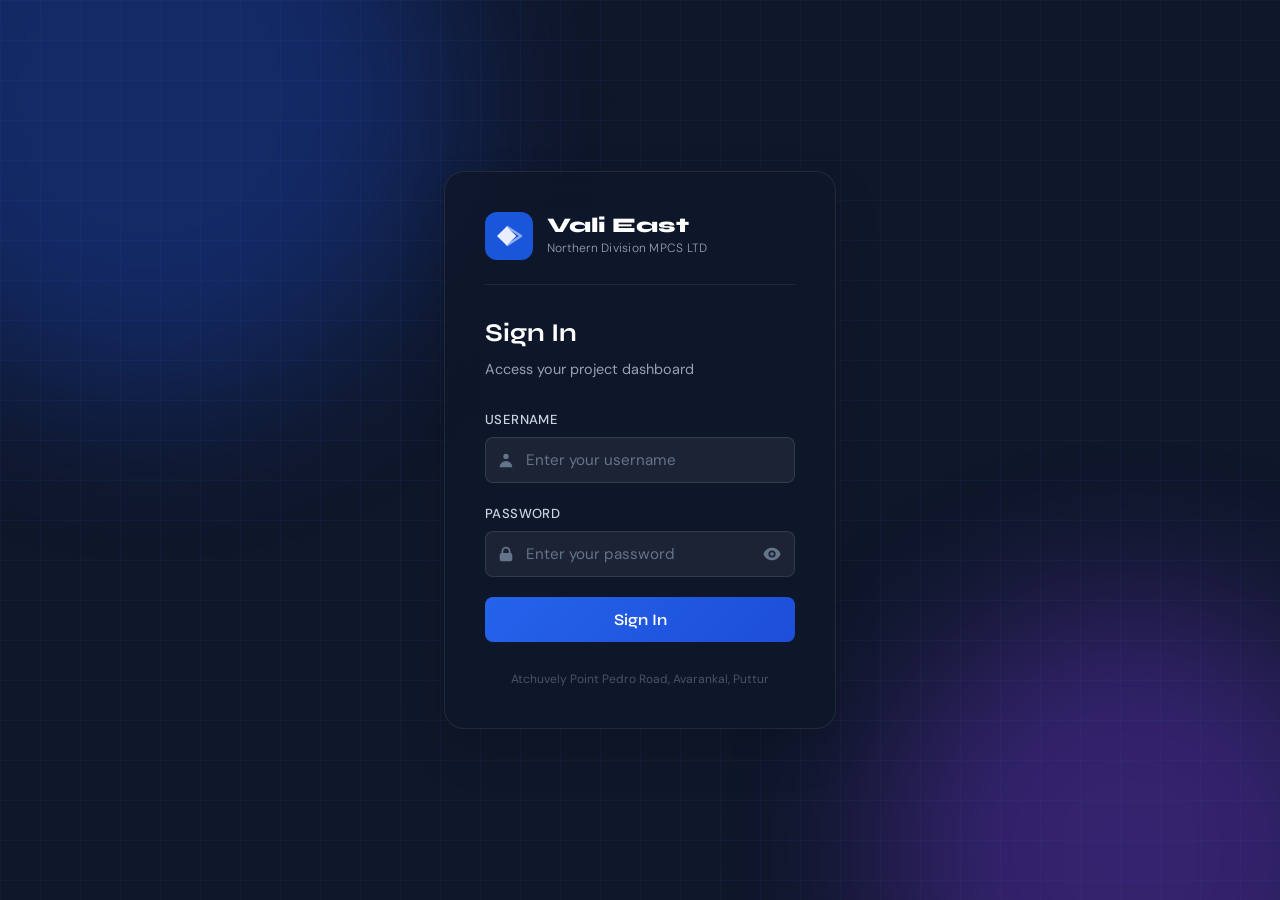
==== dashboard.html @ 974579f2 "Add files via upload" ====
<!DOCTYPE html>
<html lang="en">
<head>
  <meta charset="UTF-8" />
  <meta name="viewport" content="width=device-width, initial-scale=1.0"/>
  <title>VEND MPCS – Dashboard</title>
  <link rel="preconnect" href="https://fonts.googleapis.com">
  <link rel="preconnect" href="https://fonts.gstatic.com" crossorigin>
  <link href="https://fonts.googleapis.com/css2?family=Syne:wght@400;600;700;800&family=DM+Sans:ital,wght@0,300;0,400;0,500;1,300&display=swap" rel="stylesheet">
  <link rel="stylesheet" href="style.css" />
</head>
<body class="dashboard-page">

  <!-- Sidebar -->
  <aside class="sidebar" id="sidebar">
    <div class="sidebar-brand">
      <div class="brand-icon small">
        <svg viewBox="0 0 40 40" fill="none" xmlns="http://www.w3.org/2000/svg">
          <rect width="40" height="40" rx="10" fill="url(#grad2)"/>
          <path d="M10 20L18 12L26 20L18 28L10 20Z" fill="white" opacity="0.9"/>
          <path d="M18 12L30 20L18 28" stroke="white" stroke-width="2" stroke-linejoin="round" fill="none" opacity="0.5"/>
          <defs>
            <linearGradient id="grad2" x1="0" y1="0" x2="40" y2="40">
              <stop offset="0%" stop-color="#1a56db"/>
              <stop offset="100%" stop-color="#0e3faa"/>
            </linearGradient>
          </defs>
        </svg>
      </div>
      <div class="brand-text">
        <span class="brand-name">Vali East</span>
        <span class="brand-sub">MPCS LTD</span>
      </div>
    </div>

    <nav class="sidebar-nav">
      <a href="#" class="nav-item active" data-view="dashboard" onclick="showView('dashboard', this)">
        <svg viewBox="0 0 20 20" fill="currentColor"><path d="M10.707 2.293a1 1 0 00-1.414 0l-7 7a1 1 0 001.414 1.414L4 10.414V17a1 1 0 001 1h2a1 1 0 001-1v-2a1 1 0 011-1h2a1 1 0 011 1v2a1 1 0 001 1h2a1 1 0 001-1v-6.586l.293.293a1 1 0 001.414-1.414l-7-7z"/></svg>
        <span>Dashboard</span>
      </a>
      <a href="#" class="nav-item" data-view="add-project" onclick="showView('add-project', this)">
        <svg viewBox="0 0 20 20" fill="currentColor"><path fill-rule="evenodd" d="M10 3a1 1 0 011 1v5h5a1 1 0 110 2h-5v5a1 1 0 11-2 0v-5H4a1 1 0 110-2h5V4a1 1 0 011-1z" clip-rule="evenodd"/></svg>
        <span>Add Project</span>
      </a>
    </nav>

    <div class="sidebar-footer">
      <div class="user-chip" id="user-chip">
        <div class="user-avatar" id="user-avatar">U</div>
        <div class="user-info">
          <span class="user-name" id="user-name-sidebar">User</span>
          <span class="user-role">Administrator</span>
        </div>
      </div>
      <button class="btn-logout" onclick="handleLogout()" title="Logout">
        <svg viewBox="0 0 20 20" fill="currentColor"><path fill-rule="evenodd" d="M3 3a1 1 0 00-1 1v12a1 1 0 102 0V4a1 1 0 00-1-1zm10.293 9.293a1 1 0 001.414 1.414l3-3a1 1 0 000-1.414l-3-3a1 1 0 10-1.414 1.414L14.586 9H7a1 1 0 100 2h7.586l-1.293 1.293z" clip-rule="evenodd"/></svg>
      </button>
    </div>
  </aside>

  <!-- Mobile top bar -->
  <div class="mobile-topbar">
    <button class="hamburger" id="hamburger" onclick="toggleSidebar()">
      <span></span><span></span><span></span>
    </button>
    <span class="mobile-title">Vali East MPCS</span>
    <button class="btn-logout-mobile" onclick="handleLogout()">
      <svg viewBox="0 0 20 20" fill="currentColor"><path fill-rule="evenodd" d="M3 3a1 1 0 00-1 1v12a1 1 0 102 0V4a1 1 0 00-1-1zm10.293 9.293a1 1 0 001.414 1.414l3-3a1 1 0 000-1.414l-3-3a1 1 0 10-1.414 1.414L14.586 9H7a1 1 0 100 2h7.586l-1.293 1.293z" clip-rule="evenodd"/></svg>
    </button>
  </div>
  <div class="sidebar-overlay" id="sidebar-overlay" onclick="toggleSidebar()"></div>

  <!-- Main Content -->
  <main class="main-content">

    <!-- Dashboard View -->
    <div class="view active" id="view-dashboard">
      <div class="page-header">
        <div>
          <h1 class="page-title">Projects</h1>
          <p class="page-subtitle">Manage and access all your HTML projects</p>
        </div>
        <button class="btn-primary" onclick="showView('add-project', document.querySelector('[data-view=add-project]'))">
          <svg viewBox="0 0 20 20" fill="currentColor"><path fill-rule="evenodd" d="M10 3a1 1 0 011 1v5h5a1 1 0 110 2h-5v5a1 1 0 11-2 0v-5H4a1 1 0 110-2h5V4a1 1 0 011-1z" clip-rule="evenodd"/></svg>
          Add Project
        </button>
      </div>

      <div class="stats-row" id="stats-row">
        <div class="stat-card">
          <div class="stat-icon blue"><svg viewBox="0 0 20 20" fill="currentColor"><path fill-rule="evenodd" d="M2 5a2 2 0 012-2h12a2 2 0 012 2v2a2 2 0 01-2 2H4a2 2 0 01-2-2V5zm14 1a1 1 0 11-2 0 1 1 0 012 0zM2 13a2 2 0 012-2h12a2 2 0 012 2v2a2 2 0 01-2 2H4a2 2 0 01-2-2v-2zm14 1a1 1 0 11-2 0 1 1 0 012 0z" clip-rule="evenodd"/></svg></div>
          <div>
            <p class="stat-label">Total Projects</p>
            <p class="stat-value" id="total-projects">—</p>
          </div>
        </div>
        <div class="stat-card">
          <div class="stat-icon green"><svg viewBox="0 0 20 20" fill="currentColor"><path fill-rule="evenodd" d="M10 18a8 8 0 100-16 8 8 0 000 16zm3.707-9.293a1 1 0 00-1.414-1.414L9 10.586 7.707 9.293a1 1 0 00-1.414 1.414l2 2a1 1 0 001.414 0l4-4z" clip-rule="evenodd"/></svg></div>
          <div>
            <p class="stat-label">Active</p>
            <p class="stat-value" id="active-projects">—</p>
          </div>
        </div>
        <div class="stat-card">
          <div class="stat-icon purple"><svg viewBox="0 0 20 20" fill="currentColor"><path d="M9 4.804A7.968 7.968 0 005.5 4c-1.255 0-2.443.29-3.5.804v10A7.969 7.969 0 015.5 14c1.669 0 3.218.51 4.5 1.385A7.962 7.962 0 0114.5 14c1.255 0 2.443.29 3.5.804v-10A7.968 7.968 0 0014.5 4c-1.255 0-2.443.29-3.5.804V12a1 1 0 11-2 0V4.804z"/></svg></div>
          <div>
            <p class="stat-label">Company</p>
            <p class="stat-value" style="font-size:1rem">Northern Division</p>
          </div>
        </div>
      </div>

      <div class="search-bar-wrap">
        <div class="search-bar">
          <svg viewBox="0 0 20 20" fill="currentColor"><path fill-rule="evenodd" d="M8 4a4 4 0 100 8 4 4 0 000-8zM2 8a6 6 0 1110.89 3.476l4.817 4.817a1 1 0 01-1.414 1.414l-4.816-4.816A6 6 0 012 8z" clip-rule="evenodd"/></svg>
          <input type="text" id="search-input" placeholder="Search projects..." oninput="filterProjects()" />
        </div>
      </div>

      <div id="projects-loading" class="loading-state">
        <div class="spinner"></div>
        <p>Loading projects…</p>
      </div>

      <div id="projects-empty" class="empty-state hidden">
        <svg viewBox="0 0 64 64" fill="none" xmlns="http://www.w3.org/2000/svg">
          <rect x="8" y="16" width="48" height="36" rx="4" stroke="currentColor" stroke-width="2" fill="none"/>
          <path d="M22 32h20M22 38h12" stroke="currentColor" stroke-width="2" stroke-linecap="round"/>
          <path d="M32 16V8M26 8h12" stroke="currentColor" stroke-width="2" stroke-linecap="round"/>
        </svg>
        <h3>No projects yet</h3>
        <p>Add your first project to get started.</p>
        <button class="btn-primary" onclick="showView('add-project', document.querySelector('[data-view=add-project]'))">Add Project</button>
      </div>

      <div id="projects-grid" class="projects-grid hidden"></div>
    </div>

    <!-- Add Project View -->
    <div class="view" id="view-add-project">
      <div class="page-header">
        <div>
          <h1 class="page-title">Add Project</h1>
          <p class="page-subtitle">Add a new HTML project to your dashboard</p>
        </div>
        <button class="btn-secondary" onclick="showView('dashboard', document.querySelector('[data-view=dashboard]'))">
          ← Back to Dashboard
        </button>
      </div>

      <div class="form-card">
        <div id="add-success" class="success-banner hidden">
          <svg viewBox="0 0 20 20" fill="currentColor"><path fill-rule="evenodd" d="M10 18a8 8 0 100-16 8 8 0 000 16zm3.707-9.293a1 1 0 00-1.414-1.414L9 10.586 7.707 9.293a1 1 0 00-1.414 1.414l2 2a1 1 0 001.414 0l4-4z" clip-rule="evenodd"/></svg>
          <span>Project added successfully!</span>
        </div>
        <div id="add-error" class="error-banner hidden">
          <svg viewBox="0 0 20 20" fill="currentColor"><path fill-rule="evenodd" d="M18 10a8 8 0 11-16 0 8 8 0 0116 0zm-7 4a1 1 0 11-2 0 1 1 0 012 0zm-1-9a1 1 0 00-1 1v4a1 1 0 102 0V6a1 1 0 00-1-1z" clip-rule="evenodd"/></svg>
          <span id="add-error-text">Failed to add project.</span>
        </div>

        <div class="form-group">
          <label for="proj-name">Project Name <span class="required">*</span></label>
          <input type="text" id="proj-name" placeholder="e.g. Company Landing Page" />
        </div>

        <div class="form-group">
          <label for="proj-link">Project Link <span class="required">*</span></label>
          <div class="input-wrap">
            <svg class="input-icon" viewBox="0 0 20 20" fill="currentColor"><path fill-rule="evenodd" d="M12.586 4.586a2 2 0 112.828 2.828l-3 3a2 2 0 01-2.828 0 1 1 0 00-1.414 1.414 4 4 0 005.656 0l3-3a4 4 0 00-5.656-5.656l-1.5 1.5a1 1 0 101.414 1.414l1.5-1.5zm-5 5a2 2 0 012.828 0 1 1 0 101.414-1.414 4 4 0 00-5.656 0l-3 3a4 4 0 105.656 5.656l1.5-1.5a1 1 0 10-1.414-1.414l-1.5 1.5a2 2 0 11-2.828-2.828l3-3z" clip-rule="evenodd"/></svg>
            <input type="url" id="proj-link" placeholder="https://yourproject.com/index.html" />
          </div>
        </div>

        <div class="form-group">
          <label for="proj-desc">Description</label>
          <textarea id="proj-desc" rows="4" placeholder="Brief description of what this project does…"></textarea>
        </div>

        <div class="form-actions">
          <button class="btn-secondary" onclick="clearAddForm()">Clear</button>
          <button class="btn-primary" id="add-btn" onclick="handleAddProject()">
            <span class="btn-text">Add Project</span>
            <span class="btn-loader hidden">
              <svg viewBox="0 0 24 24" fill="none"><circle cx="12" cy="12" r="10" stroke="currentColor" stroke-width="3" stroke-dasharray="31.4" stroke-dashoffset="10"/></svg>
            </span>
          </button>
        </div>
      </div>
    </div>

  </main>

  <script src="app.js"></script>
</body>
</html>
---- style.css ----
/* =============================================
   VALI EAST NORTHERN DIVISION MPCS LTD
   Dashboard Stylesheet
   ============================================= */

:root {
  --blue-50: #eff6ff;
  --blue-100: #dbeafe;
  --blue-200: #bfdbfe;
  --blue-500: #3b82f6;
  --blue-600: #2563eb;
  --blue-700: #1d4ed8;
  --blue-800: #1e40af;
  --blue-900: #1e3a8a;

  --slate-50: #f8fafc;
  --slate-100: #f1f5f9;
  --slate-200: #e2e8f0;
  --slate-300: #cbd5e1;
  --slate-400: #94a3b8;
  --slate-500: #64748b;
  --slate-600: #475569;
  --slate-700: #334155;
  --slate-800: #1e293b;
  --slate-900: #0f172a;

  --green-100: #dcfce7;
  --green-500: #22c55e;
  --green-600: #16a34a;
  --green-700: #15803d;

  --red-100: #fee2e2;
  --red-600: #dc2626;

  --purple-100: #f3e8ff;
  --purple-600: #9333ea;

  --sidebar-width: 260px;
  --topbar-height: 60px;
  --radius: 12px;
  --radius-sm: 8px;

  --font-display: 'Syne', sans-serif;
  --font-body: 'DM Sans', sans-serif;

  --shadow-sm: 0 1px 3px rgba(0,0,0,0.06), 0 1px 2px rgba(0,0,0,0.04);
  --shadow: 0 4px 16px rgba(0,0,0,0.08), 0 1px 4px rgba(0,0,0,0.04);
  --shadow-lg: 0 20px 48px rgba(0,0,0,0.12), 0 4px 16px rgba(0,0,0,0.06);
}

*, *::before, *::after { box-sizing: border-box; margin: 0; padding: 0; }

html { scroll-behavior: smooth; }

body {
  font-family: var(--font-body);
  font-size: 15px;
  line-height: 1.6;
  color: var(--slate-800);
  background: var(--slate-50);
  -webkit-font-smoothing: antialiased;
}

/* ── LOGIN PAGE ──────────────────────────────── */

.login-page {
  min-height: 100vh;
  display: flex;
  align-items: center;
  justify-content: center;
  background: var(--slate-900);
  position: relative;
  overflow: hidden;
}

.login-bg {
  position: fixed;
  inset: 0;
  pointer-events: none;
}

.grid-overlay {
  position: absolute;
  inset: 0;
  background-image:
    linear-gradient(rgba(59, 130, 246, 0.06) 1px, transparent 1px),
    linear-gradient(90deg, rgba(59, 130, 246, 0.06) 1px, transparent 1px);
  background-size: 40px 40px;
}

.glow {
  position: absolute;
  border-radius: 50%;
  filter: blur(80px);
  opacity: 0.35;
}
.glow-1 {
  width: 600px; height: 600px;
  background: #1d4ed8;
  top: -200px; left: -150px;
}
.glow-2 {
  width: 500px; height: 500px;
  background: #7c3aed;
  bottom: -200px; right: -100px;
}

.login-wrapper {
  position: relative;
  z-index: 10;
  width: 100%;
  max-width: 440px;
  padding: 24px;
}

.login-card {
  background: rgba(15, 23, 42, 0.85);
  backdrop-filter: blur(20px);
  border: 1px solid rgba(255,255,255,0.08);
  border-radius: 20px;
  padding: 40px;
  box-shadow: var(--shadow-lg);
  animation: slideUp 0.5s ease;
}

@keyframes slideUp {
  from { opacity: 0; transform: translateY(24px); }
  to   { opacity: 1; transform: translateY(0); }
}

.login-brand {
  display: flex;
  align-items: center;
  gap: 14px;
  margin-bottom: 24px;
}

.brand-icon {
  width: 48px; height: 48px;
  flex-shrink: 0;
}
.brand-icon svg { width: 100%; height: 100%; }

.brand-icon.small { width: 40px; height: 40px; }

.login-brand .brand-text h1 {
  font-family: var(--font-display);
  font-size: 1.3rem;
  font-weight: 800;
  color: white;
  line-height: 1.2;
}
.login-brand .brand-text p {
  font-size: 0.75rem;
  color: var(--slate-400);
  font-weight: 300;
  letter-spacing: 0.02em;
}

.login-divider {
  height: 1px;
  background: rgba(255,255,255,0.07);
  margin-bottom: 28px;
}

.login-title {
  font-family: var(--font-display);
  font-size: 1.6rem;
  font-weight: 700;
  color: white;
  margin-bottom: 4px;
}

.login-subtitle {
  font-size: 0.9rem;
  color: var(--slate-400);
  margin-bottom: 28px;
}

.form-group {
  margin-bottom: 20px;
}

.form-group label {
  display: block;
  font-size: 0.82rem;
  font-weight: 500;
  color: var(--slate-300);
  margin-bottom: 7px;
  letter-spacing: 0.03em;
  text-transform: uppercase;
}

.login-card .form-group label { color: var(--slate-300); }

.input-wrap {
  position: relative;
  display: flex;
  align-items: center;
}

.input-icon {
  position: absolute;
  left: 12px;
  width: 18px; height: 18px;
  color: var(--slate-500);
  pointer-events: none;
}

input[type="text"],
input[type="password"],
input[type="url"],
textarea {
  width: 100%;
  padding: 12px 14px;
  border-radius: var(--radius-sm);
  border: 1.5px solid rgba(255,255,255,0.1);
  background: rgba(255,255,255,0.06);
  color: white;
  font-family: var(--font-body);
  font-size: 0.95rem;
  transition: border-color 0.2s, box-shadow 0.2s;
  outline: none;
}

.input-wrap input {
  padding-left: 40px;
}

.input-wrap input[type="password"] {
  padding-right: 44px;
}

input::placeholder, textarea::placeholder { color: var(--slate-500); }

input:focus, textarea:focus {
  border-color: var(--blue-500);
  box-shadow: 0 0 0 3px rgba(59, 130, 246, 0.15);
}

.toggle-password {
  position: absolute;
  right: 10px;
  background: none;
  border: none;
  cursor: pointer;
  color: var(--slate-500);
  padding: 4px;
  display: flex;
  align-items: center;
  justify-content: center;
  transition: color 0.2s;
}
.toggle-password:hover { color: var(--slate-300); }
.toggle-password svg { width: 18px; height: 18px; }

.btn-login {
  width: 100%;
  padding: 13px;
  background: linear-gradient(135deg, var(--blue-600), var(--blue-700));
  color: white;
  border: none;
  border-radius: var(--radius-sm);
  font-family: var(--font-display);
  font-size: 1rem;
  font-weight: 600;
  cursor: pointer;
  transition: opacity 0.2s, transform 0.15s;
  display: flex;
  align-items: center;
  justify-content: center;
  gap: 8px;
  margin-top: 8px;
}

.btn-login:hover { opacity: 0.92; transform: translateY(-1px); }
.btn-login:active { transform: translateY(0); }
.btn-login:disabled { opacity: 0.6; cursor: not-allowed; }

.login-footer {
  margin-top: 28px;
  font-size: 0.75rem;
  color: var(--slate-600);
  text-align: center;
  line-height: 1.5;
}

/* ── BUTTONS ──────────────────────────────────── */

.btn-primary {
  display: inline-flex;
  align-items: center;
  gap: 7px;
  padding: 10px 20px;
  background: linear-gradient(135deg, var(--blue-600), var(--blue-700));
  color: white;
  border: none;
  border-radius: var(--radius-sm);
  font-family: var(--font-body);
  font-size: 0.9rem;
  font-weight: 500;
  cursor: pointer;
  transition: opacity 0.2s, transform 0.15s;
}
.btn-primary svg { width: 16px; height: 16px; }
.btn-primary:hover { opacity: 0.9; transform: translateY(-1px); }
.btn-primary:disabled { opacity: 0.6; cursor: not-allowed; transform: none; }

.btn-secondary {
  display: inline-flex;
  align-items: center;
  gap: 7px;
  padding: 10px 20px;
  background: white;
  color: var(--slate-700);
  border: 1.5px solid var(--slate-200);
  border-radius: var(--radius-sm);
  font-family: var(--font-body);
  font-size: 0.9rem;
  font-weight: 500;
  cursor: pointer;
  transition: background 0.2s, border-color 0.2s;
}
.btn-secondary:hover { background: var(--slate-50); border-color: var(--slate-300); }

/* ── LOADER / SPINNER ─────────────────────────── */

.btn-loader svg {
  width: 18px; height: 18px;
  animation: spin 0.8s linear infinite;
}
@keyframes spin { to { transform: rotate(360deg); } }

.spinner {
  width: 36px; height: 36px;
  border: 3px solid var(--slate-200);
  border-top-color: var(--blue-500);
  border-radius: 50%;
  animation: spin 0.7s linear infinite;
  margin: 0 auto 12px;
}

/* ── ERROR / SUCCESS BANNERS ──────────────────── */

.error-banner, .success-banner {
  display: flex;
  align-items: center;
  gap: 10px;
  padding: 12px 16px;
  border-radius: var(--radius-sm);
  font-size: 0.88rem;
  font-weight: 500;
  margin-bottom: 20px;
}

.error-banner {
  background: rgba(220, 38, 38, 0.12);
  border: 1px solid rgba(220, 38, 38, 0.25);
  color: #fca5a5;
}
.error-banner svg { width: 18px; height: 18px; flex-shrink: 0; }

.success-banner {
  background: rgba(34, 197, 94, 0.12);
  border: 1px solid rgba(34, 197, 94, 0.25);
  color: #86efac;
}
.success-banner svg { width: 18px; height: 18px; flex-shrink: 0; }

/* Dashboard error/success banners use light styles */
.form-card .error-banner {
  background: var(--red-100);
  border-color: #fca5a5;
  color: var(--red-600);
}
.form-card .success-banner {
  background: var(--green-100);
  border-color: #86efac;
  color: var(--green-700);
}

/* ── UTILITY ──────────────────────────────────── */
.hidden { display: none !important; }

/* ── DASHBOARD LAYOUT ─────────────────────────── */

.dashboard-page {
  display: flex;
  min-height: 100vh;
  background: var(--slate-100);
}

/* Sidebar */
.sidebar {
  width: var(--sidebar-width);
  background: var(--slate-900);
  display: flex;
  flex-direction: column;
  position: fixed;
  top: 0; left: 0; bottom: 0;
  z-index: 100;
  transition: transform 0.3s ease;
  box-shadow: 4px 0 24px rgba(0,0,0,0.15);
}

.sidebar-brand {
  display: flex;
  align-items: center;
  gap: 12px;
  padding: 24px 20px;
  border-bottom: 1px solid rgba(255,255,255,0.06);
}

.sidebar-brand .brand-text {
  display: flex;
  flex-direction: column;
}
.brand-name {
  font-family: var(--font-display);
  font-size: 1.05rem;
  font-weight: 700;
  color: white;
  line-height: 1.2;
}
.brand-sub {
  font-size: 0.7rem;
  color: var(--slate-500);
  letter-spacing: 0.05em;
  text-transform: uppercase;
}

.sidebar-nav {
  flex: 1;
  padding: 16px 12px;
  display: flex;
  flex-direction: column;
  gap: 4px;
}

.nav-item {
  display: flex;
  align-items: center;
  gap: 10px;
  padding: 10px 12px;
  border-radius: var(--radius-sm);
  color: var(--slate-400);
  text-decoration: none;
  font-size: 0.9rem;
  font-weight: 500;
  transition: background 0.15s, color 0.15s;
}
.nav-item svg { width: 18px; height: 18px; flex-shrink: 0; }
.nav-item:hover { background: rgba(255,255,255,0.06); color: var(--slate-200); }
.nav-item.active { background: rgba(59, 130, 246, 0.18); color: var(--blue-400, #60a5fa); }

.sidebar-footer {
  padding: 16px 12px;
  border-top: 1px solid rgba(255,255,255,0.06);
  display: flex;
  align-items: center;
  gap: 8px;
}

.user-chip {
  flex: 1;
  display: flex;
  align-items: center;
  gap: 10px;
  min-width: 0;
}

.user-avatar {
  width: 34px; height: 34px;
  border-radius: 50%;
  background: linear-gradient(135deg, var(--blue-600), var(--blue-800));
  color: white;
  font-family: var(--font-display);
  font-weight: 700;
  font-size: 0.9rem;
  display: flex;
  align-items: center;
  justify-content: center;
  flex-shrink: 0;
  text-transform: uppercase;
}

.user-info {
  display: flex;
  flex-direction: column;
  min-width: 0;
}
.user-name {
  font-size: 0.85rem;
  font-weight: 600;
  color: var(--slate-200);
  white-space: nowrap;
  overflow: hidden;
  text-overflow: ellipsis;
}
.user-role {
  font-size: 0.72rem;
  color: var(--slate-500);
}

.btn-logout {
  background: none;
  border: none;
  cursor: pointer;
  color: var(--slate-500);
  padding: 6px;
  border-radius: var(--radius-sm);
  display: flex;
  align-items: center;
  justify-content: center;
  transition: color 0.2s, background 0.2s;
  flex-shrink: 0;
}
.btn-logout svg { width: 18px; height: 18px; }
.btn-logout:hover { color: #f87171; background: rgba(248, 113, 113, 0.1); }

/* Mobile topbar */
.mobile-topbar {
  display: none;
  position: fixed;
  top: 0; left: 0; right: 0;
  height: var(--topbar-height);
  background: var(--slate-900);
  z-index: 90;
  align-items: center;
  justify-content: space-between;
  padding: 0 16px;
  border-bottom: 1px solid rgba(255,255,255,0.06);
}
.mobile-title {
  font-family: var(--font-display);
  font-size: 1rem;
  font-weight: 700;
  color: white;
}
.hamburger {
  background: none; border: none; cursor: pointer;
  display: flex; flex-direction: column; gap: 5px; padding: 4px;
}
.hamburger span {
  display: block; width: 22px; height: 2px;
  background: var(--slate-300); border-radius: 2px;
  transition: 0.2s;
}
.btn-logout-mobile {
  background: none; border: none; cursor: pointer;
  color: var(--slate-400); padding: 6px;
  display: flex; align-items: center;
}
.btn-logout-mobile svg { width: 20px; height: 20px; }

.sidebar-overlay {
  display: none;
  position: fixed; inset: 0;
  background: rgba(0,0,0,0.5);
  z-index: 95;
}

/* Main content */
.main-content {
  margin-left: var(--sidebar-width);
  flex: 1;
  padding: 36px;
  max-width: calc(100vw - var(--sidebar-width));
}

.view { display: none; }
.view.active { display: block; animation: fadeIn 0.25s ease; }

@keyframes fadeIn {
  from { opacity: 0; transform: translateY(8px); }
  to   { opacity: 1; transform: translateY(0); }
}

/* ── PAGE HEADER ─────────────────────────────── */

.page-header {
  display: flex;
  align-items: flex-start;
  justify-content: space-between;
  gap: 16px;
  margin-bottom: 32px;
  flex-wrap: wrap;
}

.page-title {
  font-family: var(--font-display);
  font-size: 2rem;
  font-weight: 800;
  color: var(--slate-900);
  line-height: 1.1;
}
.page-subtitle {
  font-size: 0.9rem;
  color: var(--slate-500);
  margin-top: 4px;
}

/* ── STATS ───────────────────────────────────── */

.stats-row {
  display: grid;
  grid-template-columns: repeat(auto-fill, minmax(200px, 1fr));
  gap: 16px;
  margin-bottom: 28px;
}

.stat-card {
  background: white;
  border-radius: var(--radius);
  padding: 20px;
  display: flex;
  align-items: center;
  gap: 16px;
  box-shadow: var(--shadow-sm);
  border: 1px solid var(--slate-200);
}

.stat-icon {
  width: 44px; height: 44px;
  border-radius: 10px;
  display: flex;
  align-items: center;
  justify-content: center;
  flex-shrink: 0;
}
.stat-icon svg { width: 22px; height: 22px; }
.stat-icon.blue { background: var(--blue-100); color: var(--blue-600); }
.stat-icon.green { background: var(--green-100); color: var(--green-600); }
.stat-icon.purple { background: var(--purple-100); color: var(--purple-600); }

.stat-label {
  font-size: 0.78rem;
  color: var(--slate-500);
  text-transform: uppercase;
  letter-spacing: 0.05em;
  font-weight: 500;
  margin-bottom: 2px;
}
.stat-value {
  font-family: var(--font-display);
  font-size: 1.6rem;
  font-weight: 700;
  color: var(--slate-800);
  line-height: 1;
}

/* ── SEARCH ──────────────────────────────────── */

.search-bar-wrap {
  margin-bottom: 24px;
}

.search-bar {
  position: relative;
  max-width: 400px;
}
.search-bar svg {
  position: absolute;
  left: 12px; top: 50%;
  transform: translateY(-50%);
  width: 18px; height: 18px;
  color: var(--slate-400);
  pointer-events: none;
}
.search-bar input {
  width: 100%;
  padding: 11px 14px 11px 40px;
  border: 1.5px solid var(--slate-200);
  border-radius: var(--radius-sm);
  background: white;
  color: var(--slate-800);
  font-family: var(--font-body);
  font-size: 0.9rem;
  outline: none;
  transition: border-color 0.2s, box-shadow 0.2s;
}
.search-bar input::placeholder { color: var(--slate-400); }
.search-bar input:focus {
  border-color: var(--blue-500);
  box-shadow: 0 0 0 3px rgba(59,130,246,0.12);
}

/* ── LOADING / EMPTY ─────────────────────────── */

.loading-state, .empty-state {
  text-align: center;
  padding: 72px 24px;
  color: var(--slate-500);
}
.loading-state p, .empty-state p { margin-top: 8px; font-size: 0.9rem; }
.empty-state svg { width: 64px; height: 64px; margin: 0 auto 16px; color: var(--slate-300); }
.empty-state h3 { font-family: var(--font-display); font-size: 1.2rem; font-weight: 700; color: var(--slate-700); margin-bottom: 6px; }
.empty-state .btn-primary { margin-top: 20px; }

/* ── PROJECTS GRID ───────────────────────────── */

.projects-grid {
  display: grid;
  grid-template-columns: repeat(auto-fill, minmax(300px, 1fr));
  gap: 20px;
}

.project-card {
  background: white;
  border-radius: var(--radius);
  border: 1.5px solid var(--slate-200);
  overflow: hidden;
  box-shadow: var(--shadow-sm);
  transition: box-shadow 0.2s, border-color 0.2s, transform 0.2s;
  animation: fadeIn 0.3s ease;
}

.project-card:hover {
  box-shadow: var(--shadow);
  border-color: var(--blue-200);
  transform: translateY(-2px);
}

.project-card-top {
  height: 6px;
  background: linear-gradient(90deg, var(--blue-600), var(--blue-400));
}

.project-card-body {
  padding: 20px 22px 16px;
}

.project-index {
  display: inline-block;
  font-size: 0.7rem;
  font-weight: 600;
  color: var(--blue-600);
  background: var(--blue-50);
  padding: 2px 8px;
  border-radius: 100px;
  margin-bottom: 10px;
  letter-spacing: 0.04em;
  text-transform: uppercase;
}

.project-name {
  font-family: var(--font-display);
  font-size: 1.05rem;
  font-weight: 700;
  color: var(--slate-800);
  margin-bottom: 8px;
  line-height: 1.3;
}

.project-desc {
  font-size: 0.85rem;
  color: var(--slate-500);
  line-height: 1.6;
  margin-bottom: 18px;
  min-height: 40px;
  display: -webkit-box;
  -webkit-line-clamp: 2;
  -webkit-box-orient: vertical;
  overflow: hidden;
}

.project-card-footer {
  padding: 0 22px 18px;
  display: flex;
  align-items: center;
  justify-content: space-between;
  gap: 12px;
}

.btn-open {
  display: inline-flex;
  align-items: center;
  gap: 6px;
  padding: 8px 16px;
  background: var(--blue-600);
  color: white;
  border-radius: var(--radius-sm);
  font-size: 0.85rem;
  font-weight: 500;
  text-decoration: none;
  transition: background 0.15s, transform 0.15s;
}
.btn-open svg { width: 14px; height: 14px; }
.btn-open:hover { background: var(--blue-700); transform: translateY(-1px); }

.project-link-chip {
  font-size: 0.72rem;
  color: var(--slate-400);
  white-space: nowrap;
  overflow: hidden;
  text-overflow: ellipsis;
  max-width: 130px;
}

/* ── FORM CARD ───────────────────────────────── */

.form-card {
  background: white;
  border-radius: var(--radius);
  border: 1.5px solid var(--slate-200);
  padding: 32px;
  max-width: 640px;
  box-shadow: var(--shadow-sm);
}

.form-card .form-group label {
  color: var(--slate-700);
  font-size: 0.85rem;
}

.form-card input,
.form-card textarea {
  border-color: var(--slate-200);
  background: var(--slate-50);
  color: var(--slate-800);
}
.form-card .input-wrap input { padding-left: 40px; }
.form-card input:focus,
.form-card textarea:focus { border-color: var(--blue-500); }

.form-card textarea {
  resize: vertical;
  min-height: 100px;
}

.required { color: var(--red-600); }

.form-actions {
  display: flex;
  gap: 12px;
  justify-content: flex-end;
  margin-top: 8px;
}

/* ── RESPONSIVE ──────────────────────────────── */

@media (max-width: 768px) {
  .sidebar {
    transform: translateX(calc(-1 * var(--sidebar-width)));
  }
  .sidebar.open {
    transform: translateX(0);
  }
  .sidebar-overlay.visible {
    display: block;
  }
  .mobile-topbar {
    display: flex;
  }
  .main-content {
    margin-left: 0;
    padding: 24px 16px;
    padding-top: calc(var(--topbar-height) + 24px);
    max-width: 100vw;
  }
  .page-title { font-size: 1.5rem; }
  .stats-row { grid-template-columns: 1fr 1fr; }
  .projects-grid { grid-template-columns: 1fr; }
  .page-header { flex-direction: column; }
  .form-card { padding: 20px; }
}
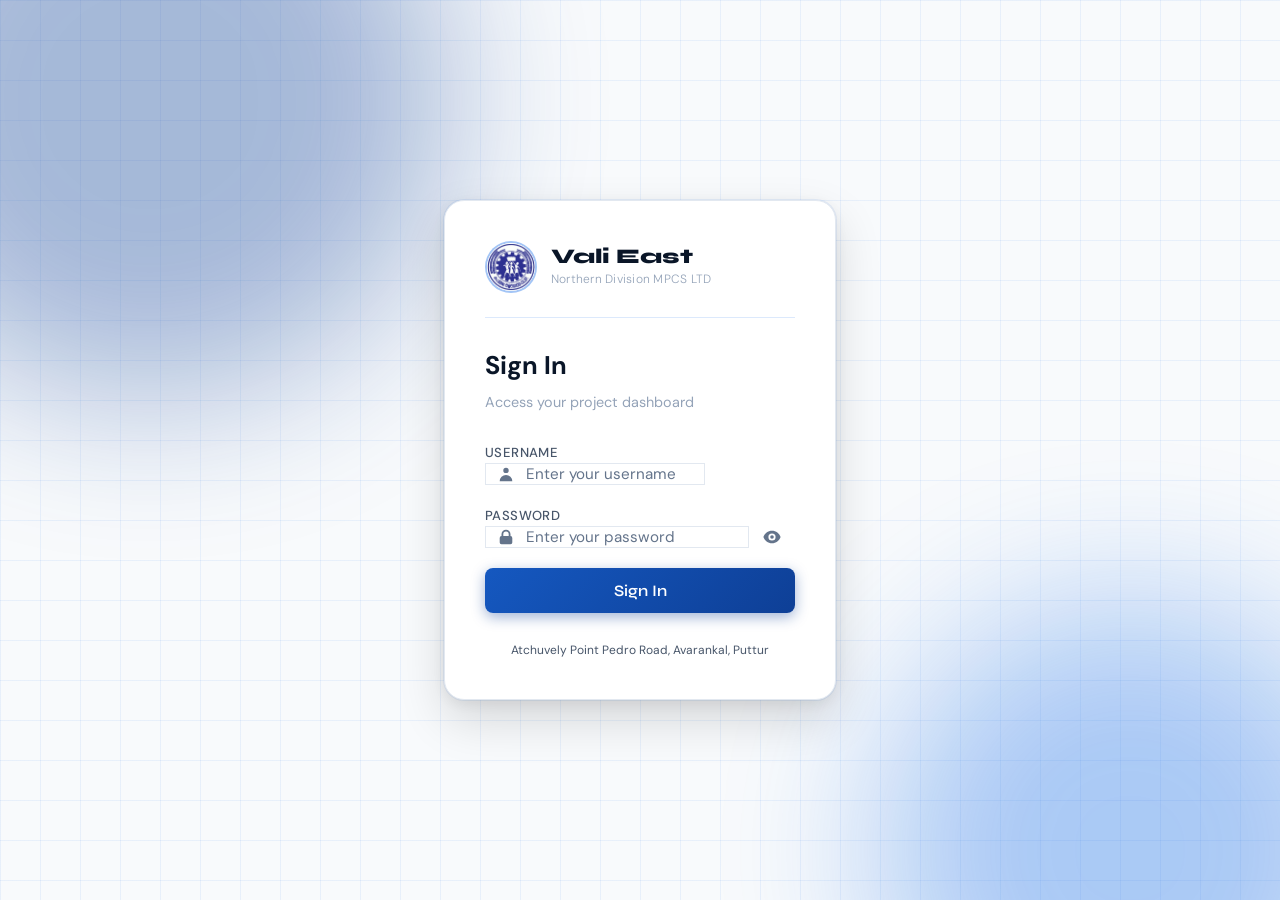
==== commit 6ac8345a: "dashboard.html" ====
--- a/dashboard.html
+++ b/dashboard.html
@@ -3,7 +3,7 @@
 <head>
   <meta charset="UTF-8" />
   <meta name="viewport" content="width=device-width, initial-scale=1.0"/>
-  <title>VEND MPCS – Dashboard</title>
+  <title>Vali East MPCS – Dashboard</title>
   <link rel="preconnect" href="https://fonts.googleapis.com">
   <link rel="preconnect" href="https://fonts.gstatic.com" crossorigin>
   <link href="https://fonts.googleapis.com/css2?family=Syne:wght@400;600;700;800&family=DM+Sans:ital,wght@0,300;0,400;0,500;1,300&display=swap" rel="stylesheet">
@@ -15,17 +15,7 @@
   <aside class="sidebar" id="sidebar">
     <div class="sidebar-brand">
       <div class="brand-icon small">
-        <svg viewBox="0 0 40 40" fill="none" xmlns="http://www.w3.org/2000/svg">
-          <rect width="40" height="40" rx="10" fill="url(#grad2)"/>
-          <path d="M10 20L18 12L26 20L18 28L10 20Z" fill="white" opacity="0.9"/>
-          <path d="M18 12L30 20L18 28" stroke="white" stroke-width="2" stroke-linejoin="round" fill="none" opacity="0.5"/>
-          <defs>
-            <linearGradient id="grad2" x1="0" y1="0" x2="40" y2="40">
-              <stop offset="0%" stop-color="#1a56db"/>
-              <stop offset="100%" stop-color="#0e3faa"/>
-            </linearGradient>
-          </defs>
-        </svg>
+        <img src="[data-uri]" alt="Co-op Logo" />
       </div>
       <div class="brand-text">
         <span class="brand-name">Vali East</span>
@@ -34,13 +24,13 @@
     </div>
 
     <nav class="sidebar-nav">
-      <a href="#" class="nav-item active" data-view="dashboard" onclick="showView('dashboard', this)">
+      <a href="#" class="nav-item active" data-view="dashboard" onclick="return showView('dashboard', this)">
         <svg viewBox="0 0 20 20" fill="currentColor"><path d="M10.707 2.293a1 1 0 00-1.414 0l-7 7a1 1 0 001.414 1.414L4 10.414V17a1 1 0 001 1h2a1 1 0 001-1v-2a1 1 0 011-1h2a1 1 0 011 1v2a1 1 0 001 1h2a1 1 0 001-1v-6.586l.293.293a1 1 0 001.414-1.414l-7-7z"/></svg>
         <span>Dashboard</span>
       </a>
-      <a href="#" class="nav-item" data-view="add-project" onclick="showView('add-project', this)">
-        <svg viewBox="0 0 20 20" fill="currentColor"><path fill-rule="evenodd" d="M10 3a1 1 0 011 1v5h5a1 1 0 110 2h-5v5a1 1 0 11-2 0v-5H4a1 1 0 110-2h5V4a1 1 0 011-1z" clip-rule="evenodd"/></svg>
-        <span>Add Project</span>
+      <a href="#" class="nav-item" data-view="settings" onclick="return showView('settings', this)">
+        <svg viewBox="0 0 20 20" fill="currentColor"><path fill-rule="evenodd" d="M11.49 3.17c-.38-1.56-2.6-1.56-2.98 0a1.532 1.532 0 01-2.286.948c-1.372-.836-2.942.734-2.106 2.106.54.886.061 2.042-.947 2.287-1.561.379-1.561 2.6 0 2.978a1.532 1.532 0 01.947 2.287c-.836 1.372.734 2.942 2.106 2.106a1.532 1.532 0 012.287.947c.379 1.561 2.6 1.561 2.978 0a1.533 1.533 0 012.287-.947c1.372.836 2.942-.734 2.106-2.106a1.533 1.533 0 01.947-2.287c1.561-.379 1.561-2.6 0-2.978a1.532 1.532 0 01-.947-2.287c.836-1.372-.734-2.942-2.106-2.106a1.532 1.532 0 01-2.287-.947zM10 13a3 3 0 100-6 3 3 0 000 6z" clip-rule="evenodd"/></svg>
+        <span>Settings</span>
       </a>
     </nav>
 
@@ -77,35 +67,38 @@
     <div class="view active" id="view-dashboard">
       <div class="page-header">
         <div>
-          <h1 class="page-title">Projects</h1>
-          <p class="page-subtitle">Manage and access all your HTML projects</p>
-        </div>
-        <button class="btn-primary" onclick="showView('add-project', document.querySelector('[data-view=add-project]'))">
-          <svg viewBox="0 0 20 20" fill="currentColor"><path fill-rule="evenodd" d="M10 3a1 1 0 011 1v5h5a1 1 0 110 2h-5v5a1 1 0 11-2 0v-5H4a1 1 0 110-2h5V4a1 1 0 011-1z" clip-rule="evenodd"/></svg>
-          Add Project
-        </button>
+          <p class="page-breadcrumb">Vali East MPCS &rsaquo; Accounts Department</p>
+          <h1 class="page-title">Overview</h1>
+          <p class="page-subtitle">Access and manage all Accounts Department modules</p>
+        </div>
       </div>
 
       <div class="stats-row" id="stats-row">
         <div class="stat-card">
-          <div class="stat-icon blue"><svg viewBox="0 0 20 20" fill="currentColor"><path fill-rule="evenodd" d="M2 5a2 2 0 012-2h12a2 2 0 012 2v2a2 2 0 01-2 2H4a2 2 0 01-2-2V5zm14 1a1 1 0 11-2 0 1 1 0 012 0zM2 13a2 2 0 012-2h12a2 2 0 012 2v2a2 2 0 01-2 2H4a2 2 0 01-2-2v-2zm14 1a1 1 0 11-2 0 1 1 0 012 0z" clip-rule="evenodd"/></svg></div>
+          <div class="stat-icon blue">
+            <svg viewBox="0 0 20 20" fill="currentColor"><path fill-rule="evenodd" d="M2 5a2 2 0 012-2h12a2 2 0 012 2v2a2 2 0 01-2 2H4a2 2 0 01-2-2V5zm14 1a1 1 0 11-2 0 1 1 0 012 0zM2 13a2 2 0 012-2h12a2 2 0 012 2v2a2 2 0 01-2 2H4a2 2 0 01-2-2v-2zm14 1a1 1 0 11-2 0 1 1 0 012 0z" clip-rule="evenodd"/></svg>
+          </div>
           <div>
-            <p class="stat-label">Total Projects</p>
+            <p class="stat-label">Total Modules</p>
             <p class="stat-value" id="total-projects">—</p>
           </div>
         </div>
         <div class="stat-card">
-          <div class="stat-icon green"><svg viewBox="0 0 20 20" fill="currentColor"><path fill-rule="evenodd" d="M10 18a8 8 0 100-16 8 8 0 000 16zm3.707-9.293a1 1 0 00-1.414-1.414L9 10.586 7.707 9.293a1 1 0 00-1.414 1.414l2 2a1 1 0 001.414 0l4-4z" clip-rule="evenodd"/></svg></div>
+          <div class="stat-icon green">
+            <svg viewBox="0 0 20 20" fill="currentColor"><path fill-rule="evenodd" d="M10 18a8 8 0 100-16 8 8 0 000 16zm3.707-9.293a1 1 0 00-1.414-1.414L9 10.586 7.707 9.293a1 1 0 00-1.414 1.414l2 2a1 1 0 001.414 0l4-4z" clip-rule="evenodd"/></svg>
+          </div>
           <div>
             <p class="stat-label">Active</p>
             <p class="stat-value" id="active-projects">—</p>
           </div>
         </div>
         <div class="stat-card">
-          <div class="stat-icon purple"><svg viewBox="0 0 20 20" fill="currentColor"><path d="M9 4.804A7.968 7.968 0 005.5 4c-1.255 0-2.443.29-3.5.804v10A7.969 7.969 0 015.5 14c1.669 0 3.218.51 4.5 1.385A7.962 7.962 0 0114.5 14c1.255 0 2.443.29 3.5.804v-10A7.968 7.968 0 0014.5 4c-1.255 0-2.443.29-3.5.804V12a1 1 0 11-2 0V4.804z"/></svg></div>
+          <div class="stat-icon corp">
+            <svg viewBox="0 0 20 20" fill="currentColor"><path d="M9 4.804A7.968 7.968 0 005.5 4c-1.255 0-2.443.29-3.5.804v10A7.969 7.969 0 015.5 14c1.669 0 3.218.51 4.5 1.385A7.962 7.962 0 0114.5 14c1.255 0 2.443.29 3.5.804v-10A7.968 7.968 0 0014.5 4c-1.255 0-2.443.29-3.5.804V12a1 1 0 11-2 0V4.804z"/></svg>
+          </div>
           <div>
-            <p class="stat-label">Company</p>
-            <p class="stat-value" style="font-size:1rem">Northern Division</p>
+            <p class="stat-label">Division</p>
+            <p class="stat-value" style="font-size:0.95rem;line-height:1.3">Northern<br>Division</p>
           </div>
         </div>
       </div>
@@ -113,13 +106,13 @@
       <div class="search-bar-wrap">
         <div class="search-bar">
           <svg viewBox="0 0 20 20" fill="currentColor"><path fill-rule="evenodd" d="M8 4a4 4 0 100 8 4 4 0 000-8zM2 8a6 6 0 1110.89 3.476l4.817 4.817a1 1 0 01-1.414 1.414l-4.816-4.816A6 6 0 012 8z" clip-rule="evenodd"/></svg>
-          <input type="text" id="search-input" placeholder="Search projects..." oninput="filterProjects()" />
+          <input type="text" id="search-input" placeholder="Search modules…" oninput="filterProjects()" />
         </div>
       </div>
 
       <div id="projects-loading" class="loading-state">
         <div class="spinner"></div>
-        <p>Loading projects…</p>
+        <p>Loading modules…</p>
       </div>
 
       <div id="projects-empty" class="empty-state hidden">
@@ -128,63 +121,134 @@
           <path d="M22 32h20M22 38h12" stroke="currentColor" stroke-width="2" stroke-linecap="round"/>
           <path d="M32 16V8M26 8h12" stroke="currentColor" stroke-width="2" stroke-linecap="round"/>
         </svg>
-        <h3>No projects yet</h3>
-        <p>Add your first project to get started.</p>
-        <button class="btn-primary" onclick="showView('add-project', document.querySelector('[data-view=add-project]'))">Add Project</button>
+        <h3>No modules added</h3>
+        <p>Register your first module in Settings to get started.</p>
+        <button class="btn-primary" onclick="return showView('settings', document.querySelector('[data-view=settings]'))">Go to Settings</button>
       </div>
 
       <div id="projects-grid" class="projects-grid hidden"></div>
     </div>
 
-    <!-- Add Project View -->
-    <div class="view" id="view-add-project">
+    <!-- Settings View -->
+    <div class="view" id="view-settings">
       <div class="page-header">
         <div>
-          <h1 class="page-title">Add Project</h1>
-          <p class="page-subtitle">Add a new HTML project to your dashboard</p>
-        </div>
-        <button class="btn-secondary" onclick="showView('dashboard', document.querySelector('[data-view=dashboard]'))">
-          ← Back to Dashboard
-        </button>
-      </div>
-
-      <div class="form-card">
-        <div id="add-success" class="success-banner hidden">
-          <svg viewBox="0 0 20 20" fill="currentColor"><path fill-rule="evenodd" d="M10 18a8 8 0 100-16 8 8 0 000 16zm3.707-9.293a1 1 0 00-1.414-1.414L9 10.586 7.707 9.293a1 1 0 00-1.414 1.414l2 2a1 1 0 001.414 0l4-4z" clip-rule="evenodd"/></svg>
-          <span>Project added successfully!</span>
-        </div>
-        <div id="add-error" class="error-banner hidden">
-          <svg viewBox="0 0 20 20" fill="currentColor"><path fill-rule="evenodd" d="M18 10a8 8 0 11-16 0 8 8 0 0116 0zm-7 4a1 1 0 11-2 0 1 1 0 012 0zm-1-9a1 1 0 00-1 1v4a1 1 0 102 0V6a1 1 0 00-1-1z" clip-rule="evenodd"/></svg>
-          <span id="add-error-text">Failed to add project.</span>
-        </div>
-
-        <div class="form-group">
-          <label for="proj-name">Project Name <span class="required">*</span></label>
-          <input type="text" id="proj-name" placeholder="e.g. Company Landing Page" />
-        </div>
-
-        <div class="form-group">
-          <label for="proj-link">Project Link <span class="required">*</span></label>
-          <div class="input-wrap">
-            <svg class="input-icon" viewBox="0 0 20 20" fill="currentColor"><path fill-rule="evenodd" d="M12.586 4.586a2 2 0 112.828 2.828l-3 3a2 2 0 01-2.828 0 1 1 0 00-1.414 1.414 4 4 0 005.656 0l3-3a4 4 0 00-5.656-5.656l-1.5 1.5a1 1 0 101.414 1.414l1.5-1.5zm-5 5a2 2 0 012.828 0 1 1 0 101.414-1.414 4 4 0 00-5.656 0l-3 3a4 4 0 105.656 5.656l1.5-1.5a1 1 0 10-1.414-1.414l-1.5 1.5a2 2 0 11-2.828-2.828l3-3z" clip-rule="evenodd"/></svg>
-            <input type="url" id="proj-link" placeholder="https://yourproject.com/index.html" />
-          </div>
-        </div>
-
-        <div class="form-group">
-          <label for="proj-desc">Description</label>
-          <textarea id="proj-desc" rows="4" placeholder="Brief description of what this project does…"></textarea>
-        </div>
-
-        <div class="form-actions">
-          <button class="btn-secondary" onclick="clearAddForm()">Clear</button>
-          <button class="btn-primary" id="add-btn" onclick="handleAddProject()">
-            <span class="btn-text">Add Project</span>
-            <span class="btn-loader hidden">
-              <svg viewBox="0 0 24 24" fill="none"><circle cx="12" cy="12" r="10" stroke="currentColor" stroke-width="3" stroke-dasharray="31.4" stroke-dashoffset="10"/></svg>
-            </span>
-          </button>
-        </div>
+          <p class="page-breadcrumb">Vali East MPCS &rsaquo; Settings</p>
+          <h1 class="page-title">Settings</h1>
+          <p class="page-subtitle">Configure modules and account preferences</p>
+        </div>
+      </div>
+
+      <div class="settings-grid">
+
+        <!-- Register Module Section -->
+        <div class="settings-section">
+          <div class="settings-section-header">
+            <div class="settings-section-icon">
+              <svg viewBox="0 0 20 20" fill="currentColor"><path fill-rule="evenodd" d="M10 3a1 1 0 011 1v5h5a1 1 0 110 2h-5v5a1 1 0 11-2 0v-5H4a1 1 0 110-2h5V4a1 1 0 011-1z" clip-rule="evenodd"/></svg>
+            </div>
+            <div>
+              <div class="settings-section-title">Register Module</div>
+              <div class="settings-section-subtitle">Add a new module to the dashboard</div>
+            </div>
+          </div>
+          <div class="settings-section-body">
+            <div id="add-success" class="success-banner hidden">
+              <svg viewBox="0 0 20 20" fill="currentColor"><path fill-rule="evenodd" d="M10 18a8 8 0 100-16 8 8 0 000 16zm3.707-9.293a1 1 0 00-1.414-1.414L9 10.586 7.707 9.293a1 1 0 00-1.414 1.414l2 2a1 1 0 001.414 0l4-4z" clip-rule="evenodd"/></svg>
+              <span>Module registered successfully!</span>
+            </div>
+            <div id="add-error" class="error-banner hidden">
+              <svg viewBox="0 0 20 20" fill="currentColor"><path fill-rule="evenodd" d="M18 10a8 8 0 11-16 0 8 8 0 0116 0zm-7 4a1 1 0 11-2 0 1 1 0 012 0zm-1-9a1 1 0 00-1 1v4a1 1 0 102 0V6a1 1 0 00-1-1z" clip-rule="evenodd"/></svg>
+              <span id="add-error-text">Failed to register module.</span>
+            </div>
+
+            <div class="form-group">
+              <label for="proj-name">Module Name <span class="required">*</span></label>
+              <input type="text" id="proj-name" placeholder="e.g. Accounts Department — Module 02" />
+            </div>
+
+            <div class="form-group">
+              <label for="proj-link">Access Link <span class="required">*</span></label>
+              <div class="input-wrap">
+                <svg class="input-icon" viewBox="0 0 20 20" fill="currentColor"><path fill-rule="evenodd" d="M12.586 4.586a2 2 0 112.828 2.828l-3 3a2 2 0 01-2.828 0 1 1 0 00-1.414 1.414 4 4 0 005.656 0l3-3a4 4 0 00-5.656-5.656l-1.5 1.5a1 1 0 101.414 1.414l1.5-1.5zm-5 5a2 2 0 012.828 0 1 1 0 101.414-1.414 4 4 0 00-5.656 0l-3 3a4 4 0 105.656 5.656l1.5-1.5a1 1 0 10-1.414-1.414l-1.5 1.5a2 2 0 11-2.828-2.828l3-3z" clip-rule="evenodd"/></svg>
+                <input type="url" id="proj-link" placeholder="https://your-module-url.com" />
+              </div>
+            </div>
+
+            <div class="form-group">
+              <label for="proj-desc">Description</label>
+              <textarea id="proj-desc" rows="3" placeholder="Brief description of this module…"></textarea>
+            </div>
+
+            <div class="form-actions">
+              <button class="btn-secondary" onclick="clearAddForm()">Clear</button>
+              <button class="btn-primary" id="add-btn" onclick="handleAddProject()">
+                <span class="btn-text">Register Module</span>
+                <span class="btn-loader hidden">
+                  <svg viewBox="0 0 24 24" fill="none"><circle cx="12" cy="12" r="10" stroke="currentColor" stroke-width="3" stroke-dasharray="31.4" stroke-dashoffset="10"/></svg>
+                </span>
+              </button>
+            </div>
+          </div>
+        </div>
+
+        <!-- Change Password Section -->
+        <div class="settings-section">
+          <div class="settings-section-header">
+            <div class="settings-section-icon">
+              <svg viewBox="0 0 20 20" fill="currentColor"><path fill-rule="evenodd" d="M5 9V7a5 5 0 0110 0v2a2 2 0 012 2v5a2 2 0 01-2 2H5a2 2 0 01-2-2v-5a2 2 0 012-2zm8-2v2H7V7a3 3 0 016 0z" clip-rule="evenodd"/></svg>
+            </div>
+            <div>
+              <div class="settings-section-title">Change Password</div>
+              <div class="settings-section-subtitle">Update your account password</div>
+            </div>
+          </div>
+          <div class="settings-section-body">
+            <div id="pwd-success" class="success-banner hidden">
+              <svg viewBox="0 0 20 20" fill="currentColor"><path fill-rule="evenodd" d="M10 18a8 8 0 100-16 8 8 0 000 16zm3.707-9.293a1 1 0 00-1.414-1.414L9 10.586 7.707 9.293a1 1 0 00-1.414 1.414l2 2a1 1 0 001.414 0l4-4z" clip-rule="evenodd"/></svg>
+              <span>Password updated successfully!</span>
+            </div>
+            <div id="pwd-error" class="error-banner hidden">
+              <svg viewBox="0 0 20 20" fill="currentColor"><path fill-rule="evenodd" d="M18 10a8 8 0 11-16 0 8 8 0 0116 0zm-7 4a1 1 0 11-2 0 1 1 0 012 0zm-1-9a1 1 0 00-1 1v4a1 1 0 102 0V6a1 1 0 00-1-1z" clip-rule="evenodd"/></svg>
+              <span id="pwd-error-text">Failed to update password.</span>
+            </div>
+
+            <div class="form-group">
+              <label for="pwd-current">Current Password <span class="required">*</span></label>
+              <div class="input-wrap">
+                <svg class="input-icon" viewBox="0 0 20 20" fill="currentColor"><path fill-rule="evenodd" d="M5 9V7a5 5 0 0110 0v2a2 2 0 012 2v5a2 2 0 01-2 2H5a2 2 0 01-2-2v-5a2 2 0 012-2zm8-2v2H7V7a3 3 0 016 0z" clip-rule="evenodd"/></svg>
+                <input type="password" id="pwd-current" placeholder="Enter current password" />
+              </div>
+            </div>
+
+            <div class="form-group">
+              <label for="pwd-new">New Password <span class="required">*</span></label>
+              <div class="input-wrap">
+                <svg class="input-icon" viewBox="0 0 20 20" fill="currentColor"><path fill-rule="evenodd" d="M5 9V7a5 5 0 0110 0v2a2 2 0 012 2v5a2 2 0 01-2 2H5a2 2 0 01-2-2v-5a2 2 0 012-2zm8-2v2H7V7a3 3 0 016 0z" clip-rule="evenodd"/></svg>
+                <input type="password" id="pwd-new" placeholder="Enter new password" />
+              </div>
+            </div>
+
+            <div class="form-group">
+              <label for="pwd-confirm">Confirm New Password <span class="required">*</span></label>
+              <div class="input-wrap">
+                <svg class="input-icon" viewBox="0 0 20 20" fill="currentColor"><path fill-rule="evenodd" d="M5 9V7a5 5 0 0110 0v2a2 2 0 012 2v5a2 2 0 01-2 2H5a2 2 0 01-2-2v-5a2 2 0 012-2zm8-2v2H7V7a3 3 0 016 0z" clip-rule="evenodd"/></svg>
+                <input type="password" id="pwd-confirm" placeholder="Confirm new password" />
+              </div>
+            </div>
+
+            <div class="form-actions">
+              <button class="btn-secondary" onclick="clearPasswordForm()">Clear</button>
+              <button class="btn-primary" id="pwd-btn" onclick="handleChangePassword()">
+                <span class="btn-text">Update Password</span>
+                <span class="btn-loader hidden">
+                  <svg viewBox="0 0 24 24" fill="none"><circle cx="12" cy="12" r="10" stroke="currentColor" stroke-width="3" stroke-dasharray="31.4" stroke-dashoffset="10"/></svg>
+                </span>
+              </button>
+            </div>
+          </div>
+        </div>
+
       </div>
     </div>
 
--- a/style.css
+++ b/style.css
@@ -1,17 +1,20 @@
 /* =============================================
    VALI EAST NORTHERN DIVISION MPCS LTD
-   Dashboard Stylesheet
+   Dashboard Stylesheet — Corporate Blue Theme
    ============================================= */
 
 :root {
-  --blue-50: #eff6ff;
-  --blue-100: #dbeafe;
-  --blue-200: #bfdbfe;
-  --blue-500: #3b82f6;
-  --blue-600: #2563eb;
-  --blue-700: #1d4ed8;
-  --blue-800: #1e40af;
-  --blue-900: #1e3a8a;
+  /* Corporate Blue Palette */
+  --corp-50:  #e8f0fe;
+  --corp-100: #c5d8fc;
+  --corp-200: #9abef9;
+  --corp-300: #6fa4f6;
+  --corp-400: #4d8ff3;
+  --corp-500: #1a6fe8;
+  --corp-600: #1558c0;
+  --corp-700: #0e3f96;
+  --corp-800: #092d70;
+  --corp-900: #051c4a;
 
   --slate-50: #f8fafc;
   --slate-100: #f1f5f9;
@@ -22,7 +25,7 @@
   --slate-600: #475569;
   --slate-700: #334155;
   --slate-800: #1e293b;
-  --slate-900: #0f172a;
+  --slate-900: #0a1628;
 
   --green-100: #dcfce7;
   --green-500: #22c55e;
@@ -32,10 +35,10 @@
   --red-100: #fee2e2;
   --red-600: #dc2626;
 
-  --purple-100: #f3e8ff;
-  --purple-600: #9333ea;
-
-  --sidebar-width: 260px;
+  --amber-100: #fef3c7;
+  --amber-600: #d97706;
+
+  --sidebar-width: 268px;
   --topbar-height: 60px;
   --radius: 12px;
   --radius-sm: 8px;
@@ -43,13 +46,12 @@
   --font-display: 'Syne', sans-serif;
   --font-body: 'DM Sans', sans-serif;
 
-  --shadow-sm: 0 1px 3px rgba(0,0,0,0.06), 0 1px 2px rgba(0,0,0,0.04);
-  --shadow: 0 4px 16px rgba(0,0,0,0.08), 0 1px 4px rgba(0,0,0,0.04);
-  --shadow-lg: 0 20px 48px rgba(0,0,0,0.12), 0 4px 16px rgba(0,0,0,0.06);
+  --shadow-sm: 0 1px 3px rgba(0,0,0,0.07), 0 1px 2px rgba(0,0,0,0.04);
+  --shadow: 0 4px 16px rgba(0,0,0,0.09), 0 1px 4px rgba(0,0,0,0.05);
+  --shadow-lg: 0 20px 48px rgba(0,0,0,0.14), 0 4px 16px rgba(0,0,0,0.07);
 }
 
 *, *::before, *::after { box-sizing: border-box; margin: 0; padding: 0; }
-
 html { scroll-behavior: smooth; }
 
 body {
@@ -68,7 +70,7 @@
   display: flex;
   align-items: center;
   justify-content: center;
-  background: var(--slate-900);
+  background: var(--slate-50);
   position: relative;
   overflow: hidden;
 }
@@ -83,8 +85,8 @@
   position: absolute;
   inset: 0;
   background-image:
-    linear-gradient(rgba(59, 130, 246, 0.06) 1px, transparent 1px),
-    linear-gradient(90deg, rgba(59, 130, 246, 0.06) 1px, transparent 1px);
+    linear-gradient(rgba(26, 111, 232, 0.07) 1px, transparent 1px),
+    linear-gradient(90deg, rgba(26, 111, 232, 0.07) 1px, transparent 1px);
   background-size: 40px 40px;
 }
 
@@ -96,12 +98,12 @@
 }
 .glow-1 {
   width: 600px; height: 600px;
-  background: #1d4ed8;
+  background: #0e3f96;
   top: -200px; left: -150px;
 }
 .glow-2 {
   width: 500px; height: 500px;
-  background: #7c3aed;
+  background: #1a6fe8;
   bottom: -200px; right: -100px;
 }
 
@@ -114,12 +116,12 @@
 }
 
 .login-card {
-  background: rgba(15, 23, 42, 0.85);
-  backdrop-filter: blur(20px);
-  border: 1px solid rgba(255,255,255,0.08);
+  background: white;
+  border: 1px solid var(--slate-200);
+  color: var(--slate-800);
   border-radius: 20px;
   padding: 40px;
-  box-shadow: var(--shadow-lg);
+  box-shadow: var(--shadow-lg), 0 0 0 1px rgba(26,111,232,0.08);
   animation: slideUp 0.5s ease;
 }
 
@@ -136,18 +138,22 @@
 }
 
 .brand-icon {
-  width: 48px; height: 48px;
+  width: 52px; height: 52px;
   flex-shrink: 0;
-}
-.brand-icon svg { width: 100%; height: 100%; }
-
-.brand-icon.small { width: 40px; height: 40px; }
+  border-radius: 50%;
+  overflow: hidden;
+  border: 2px solid rgba(26,111,232,0.4);
+  background: white;
+}
+.brand-icon img { width: 100%; height: 100%; object-fit: cover; }
+.brand-icon.small { width: 42px; height: 42px; border-radius: 50%; overflow: hidden; border: 2px solid rgba(26,111,232,0.3); background: white; }
+.brand-icon.small img { width: 100%; height: 100%; object-fit: cover; }
 
 .login-brand .brand-text h1 {
   font-family: var(--font-display);
   font-size: 1.3rem;
   font-weight: 800;
-  color: white;
+  color: var(--slate-900);
   line-height: 1.2;
 }
 .login-brand .brand-text p {
@@ -159,15 +165,14 @@
 
 .login-divider {
   height: 1px;
-  background: rgba(255,255,255,0.07);
+  background: rgba(26, 111, 232, 0.15);
   margin-bottom: 28px;
 }
 
 .login-title {
-  font-family: var(--font-display);
+  color: var(--slate-900);
   font-size: 1.6rem;
   font-weight: 700;
-  color: white;
   margin-bottom: 4px;
 }
 
@@ -185,13 +190,12 @@
   display: block;
   font-size: 0.82rem;
   font-weight: 500;
-  color: var(--slate-300);
-  margin-bottom: 7px;
+  color: var(--slate-600);
   letter-spacing: 0.03em;
   text-transform: uppercase;
 }
 
-.login-card .form-group label { color: var(--slate-300); }
+.login-card .form-group label { color: var(--slate-600); }
 
 .input-wrap {
   position: relative;
@@ -211,31 +215,22 @@
 input[type="password"],
 input[type="url"],
 textarea {
-  width: 100%;
-  padding: 12px 14px;
-  border-radius: var(--radius-sm);
-  border: 1.5px solid rgba(255,255,255,0.1);
-  background: rgba(255,255,255,0.06);
-  color: white;
+  background: white;
+  color: var(--slate-800);
+  border: 1.5px solid var(--slate-200);
   font-family: var(--font-body);
   font-size: 0.95rem;
   transition: border-color 0.2s, box-shadow 0.2s;
   outline: none;
 }
 
-.input-wrap input {
-  padding-left: 40px;
-}
-
-.input-wrap input[type="password"] {
-  padding-right: 44px;
-}
-
+.input-wrap input { padding-left: 40px; }
+.input-wrap input[type="password"] { padding-right: 44px; }
 input::placeholder, textarea::placeholder { color: var(--slate-500); }
 
 input:focus, textarea:focus {
-  border-color: var(--blue-500);
-  box-shadow: 0 0 0 3px rgba(59, 130, 246, 0.15);
+  border-color: var(--corp-500);
+  box-shadow: 0 0 0 3px rgba(26, 111, 232, 0.18);
 }
 
 .toggle-password {
@@ -257,7 +252,7 @@
 .btn-login {
   width: 100%;
   padding: 13px;
-  background: linear-gradient(135deg, var(--blue-600), var(--blue-700));
+  background: linear-gradient(135deg, var(--corp-600), var(--corp-700));
   color: white;
   border: none;
   border-radius: var(--radius-sm);
@@ -271,8 +266,8 @@
   justify-content: center;
   gap: 8px;
   margin-top: 8px;
-}
-
+  box-shadow: 0 4px 14px rgba(14,63,150,0.4);
+}
 .btn-login:hover { opacity: 0.92; transform: translateY(-1px); }
 .btn-login:active { transform: translateY(0); }
 .btn-login:disabled { opacity: 0.6; cursor: not-allowed; }
@@ -292,7 +287,7 @@
   align-items: center;
   gap: 7px;
   padding: 10px 20px;
-  background: linear-gradient(135deg, var(--blue-600), var(--blue-700));
+  background: linear-gradient(135deg, var(--corp-600), var(--corp-700));
   color: white;
   border: none;
   border-radius: var(--radius-sm);
@@ -301,6 +296,7 @@
   font-weight: 500;
   cursor: pointer;
   transition: opacity 0.2s, transform 0.15s;
+  box-shadow: 0 2px 8px rgba(14,63,150,0.25);
 }
 .btn-primary svg { width: 16px; height: 16px; }
 .btn-primary:hover { opacity: 0.9; transform: translateY(-1px); }
@@ -323,6 +319,24 @@
 }
 .btn-secondary:hover { background: var(--slate-50); border-color: var(--slate-300); }
 
+.btn-danger {
+  display: inline-flex;
+  align-items: center;
+  gap: 7px;
+  padding: 10px 20px;
+  background: #dc2626;
+  color: white;
+  border: none;
+  border-radius: var(--radius-sm);
+  font-family: var(--font-body);
+  font-size: 0.9rem;
+  font-weight: 500;
+  cursor: pointer;
+  transition: opacity 0.2s, transform 0.15s;
+}
+.btn-danger:hover { opacity: 0.88; }
+.btn-danger:disabled { opacity: 0.6; cursor: not-allowed; }
+
 /* ── LOADER / SPINNER ─────────────────────────── */
 
 .btn-loader svg {
@@ -334,7 +348,7 @@
 .spinner {
   width: 36px; height: 36px;
   border: 3px solid var(--slate-200);
-  border-top-color: var(--blue-500);
+  border-top-color: var(--corp-500);
   border-radius: 50%;
   animation: spin 0.7s linear infinite;
   margin: 0 auto 12px;
@@ -354,16 +368,16 @@
 }
 
 .error-banner {
-  background: rgba(220, 38, 38, 0.12);
+  background: var(--red-100);
   border: 1px solid rgba(220, 38, 38, 0.25);
-  color: #fca5a5;
+  color: var(--red-600);
 }
 .error-banner svg { width: 18px; height: 18px; flex-shrink: 0; }
 
 .success-banner {
-  background: rgba(34, 197, 94, 0.12);
+  background: var(--green-100);
   border: 1px solid rgba(34, 197, 94, 0.25);
-  color: #86efac;
+  color: var(--green-700);
 }
 .success-banner svg { width: 18px; height: 18px; flex-shrink: 0; }
 
@@ -393,22 +407,23 @@
 /* Sidebar */
 .sidebar {
   width: var(--sidebar-width);
-  background: var(--slate-900);
+  background: white;
   display: flex;
   flex-direction: column;
   position: fixed;
   top: 0; left: 0; bottom: 0;
   z-index: 100;
   transition: transform 0.3s ease;
-  box-shadow: 4px 0 24px rgba(0,0,0,0.15);
+  box-shadow: 4px 0 24px rgba(0,0,0,0.06);
+  border-right: 1px solid var(--slate-200);
 }
 
 .sidebar-brand {
   display: flex;
   align-items: center;
   gap: 12px;
-  padding: 24px 20px;
-  border-bottom: 1px solid rgba(255,255,255,0.06);
+  padding: 20px;
+  border-bottom: 1px solid var(--slate-200);
 }
 
 .sidebar-brand .brand-text {
@@ -419,11 +434,11 @@
   font-family: var(--font-display);
   font-size: 1.05rem;
   font-weight: 700;
-  color: white;
+  color: var(--slate-900);
   line-height: 1.2;
 }
 .brand-sub {
-  font-size: 0.7rem;
+  font-size: 0.68rem;
   color: var(--slate-500);
   letter-spacing: 0.05em;
   text-transform: uppercase;
@@ -443,19 +458,19 @@
   gap: 10px;
   padding: 10px 12px;
   border-radius: var(--radius-sm);
-  color: var(--slate-400);
+  color: var(--slate-600);
   text-decoration: none;
   font-size: 0.9rem;
   font-weight: 500;
   transition: background 0.15s, color 0.15s;
 }
 .nav-item svg { width: 18px; height: 18px; flex-shrink: 0; }
-.nav-item:hover { background: rgba(255,255,255,0.06); color: var(--slate-200); }
-.nav-item.active { background: rgba(59, 130, 246, 0.18); color: var(--blue-400, #60a5fa); }
+.nav-item:hover { background: var(--corp-50); color: var(--corp-700); }
+.nav-item.active { background: var(--corp-50); color: var(--corp-600); font-weight: 600; }
 
 .sidebar-footer {
   padding: 16px 12px;
-  border-top: 1px solid rgba(255,255,255,0.06);
+  border-top: 1px solid var(--slate-200);
   display: flex;
   align-items: center;
   gap: 8px;
@@ -472,7 +487,7 @@
 .user-avatar {
   width: 34px; height: 34px;
   border-radius: 50%;
-  background: linear-gradient(135deg, var(--blue-600), var(--blue-800));
+  background: linear-gradient(135deg, var(--corp-600), var(--corp-800));
   color: white;
   font-family: var(--font-display);
   font-weight: 700;
@@ -492,7 +507,7 @@
 .user-name {
   font-size: 0.85rem;
   font-weight: 600;
-  color: var(--slate-200);
+  color: var(--slate-800);
   white-space: nowrap;
   overflow: hidden;
   text-overflow: ellipsis;
@@ -524,18 +539,18 @@
   position: fixed;
   top: 0; left: 0; right: 0;
   height: var(--topbar-height);
-  background: var(--slate-900);
+  background: white;
   z-index: 90;
   align-items: center;
   justify-content: space-between;
   padding: 0 16px;
-  border-bottom: 1px solid rgba(255,255,255,0.06);
+  border-bottom: 1px solid var(--slate-200);
 }
 .mobile-title {
   font-family: var(--font-display);
   font-size: 1rem;
   font-weight: 700;
-  color: white;
+  color: var(--slate-900);
 }
 .hamburger {
   background: none; border: none; cursor: pointer;
@@ -543,7 +558,7 @@
 }
 .hamburger span {
   display: block; width: 22px; height: 2px;
-  background: var(--slate-300); border-radius: 2px;
+  background: var(--slate-600); border-radius: 2px;
   transition: 0.2s;
 }
 .btn-logout-mobile {
@@ -618,6 +633,7 @@
   gap: 16px;
   box-shadow: var(--shadow-sm);
   border: 1px solid var(--slate-200);
+  border-top: 3px solid var(--corp-600);
 }
 
 .stat-icon {
@@ -629,9 +645,9 @@
   flex-shrink: 0;
 }
 .stat-icon svg { width: 22px; height: 22px; }
-.stat-icon.blue { background: var(--blue-100); color: var(--blue-600); }
+.stat-icon.blue { background: var(--corp-50); color: var(--corp-600); }
 .stat-icon.green { background: var(--green-100); color: var(--green-600); }
-.stat-icon.purple { background: var(--purple-100); color: var(--purple-600); }
+.stat-icon.corp { background: var(--corp-100); color: var(--corp-700); }
 
 .stat-label {
   font-size: 0.78rem;
@@ -651,9 +667,7 @@
 
 /* ── SEARCH ──────────────────────────────────── */
 
-.search-bar-wrap {
-  margin-bottom: 24px;
-}
+.search-bar-wrap { margin-bottom: 24px; }
 
 .search-bar {
   position: relative;
@@ -681,8 +695,8 @@
 }
 .search-bar input::placeholder { color: var(--slate-400); }
 .search-bar input:focus {
-  border-color: var(--blue-500);
-  box-shadow: 0 0 0 3px rgba(59,130,246,0.12);
+  border-color: var(--corp-500);
+  box-shadow: 0 0 0 3px rgba(26,111,232,0.1);
 }
 
 /* ── LOADING / EMPTY ─────────────────────────── */
@@ -717,13 +731,13 @@
 
 .project-card:hover {
   box-shadow: var(--shadow);
-  border-color: var(--blue-200);
+  border-color: var(--corp-200);
   transform: translateY(-2px);
 }
 
 .project-card-top {
-  height: 6px;
-  background: linear-gradient(90deg, var(--blue-600), var(--blue-400));
+  height: 5px;
+  background: linear-gradient(90deg, var(--corp-700), var(--corp-500));
 }
 
 .project-card-body {
@@ -734,13 +748,14 @@
   display: inline-block;
   font-size: 0.7rem;
   font-weight: 600;
-  color: var(--blue-600);
-  background: var(--blue-50);
+  color: var(--corp-700);
+  background: var(--corp-50);
   padding: 2px 8px;
   border-radius: 100px;
   margin-bottom: 10px;
   letter-spacing: 0.04em;
   text-transform: uppercase;
+  border: 1px solid var(--corp-100);
 }
 
 .project-name {
@@ -768,7 +783,7 @@
   padding: 0 22px 18px;
   display: flex;
   align-items: center;
-  justify-content: space-between;
+  justify-content: flex-start;
   gap: 12px;
 }
 
@@ -776,26 +791,18 @@
   display: inline-flex;
   align-items: center;
   gap: 6px;
-  padding: 8px 16px;
-  background: var(--blue-600);
+  padding: 8px 18px;
+  background: linear-gradient(135deg, var(--corp-600), var(--corp-700));
   color: white;
   border-radius: var(--radius-sm);
   font-size: 0.85rem;
   font-weight: 500;
   text-decoration: none;
-  transition: background 0.15s, transform 0.15s;
+  transition: opacity 0.15s, transform 0.15s;
+  box-shadow: 0 2px 6px rgba(14,63,150,0.2);
 }
 .btn-open svg { width: 14px; height: 14px; }
-.btn-open:hover { background: var(--blue-700); transform: translateY(-1px); }
-
-.project-link-chip {
-  font-size: 0.72rem;
-  color: var(--slate-400);
-  white-space: nowrap;
-  overflow: hidden;
-  text-overflow: ellipsis;
-  max-width: 130px;
-}
+.btn-open:hover { opacity: 0.9; transform: translateY(-1px); }
 
 /* ── FORM CARD ───────────────────────────────── */
 
@@ -821,7 +828,7 @@
 }
 .form-card .input-wrap input { padding-left: 40px; }
 .form-card input:focus,
-.form-card textarea:focus { border-color: var(--blue-500); }
+.form-card textarea:focus { border-color: var(--corp-500); }
 
 .form-card textarea {
   resize: vertical;
@@ -835,6 +842,79 @@
   gap: 12px;
   justify-content: flex-end;
   margin-top: 8px;
+}
+
+/* ── SETTINGS ────────────────────────────────── */
+
+.settings-grid {
+  display: grid;
+  grid-template-columns: repeat(auto-fill, minmax(480px, 1fr));
+  gap: 24px;
+  max-width: 1000px;
+}
+
+.settings-section {
+  background: white;
+  border-radius: var(--radius);
+  border: 1.5px solid var(--slate-200);
+  box-shadow: var(--shadow-sm);
+  overflow: hidden;
+}
+
+.settings-section-header {
+  padding: 20px 28px 16px;
+  border-bottom: 1px solid var(--slate-100);
+  display: flex;
+  align-items: center;
+  gap: 12px;
+}
+
+.settings-section-icon {
+  width: 38px; height: 38px;
+  border-radius: 9px;
+  background: var(--corp-50);
+  color: var(--corp-600);
+  display: flex; align-items: center; justify-content: center;
+  flex-shrink: 0;
+}
+.settings-section-icon svg { width: 20px; height: 20px; }
+
+.settings-section-title {
+  font-family: var(--font-display);
+  font-size: 1rem;
+  font-weight: 700;
+  color: var(--slate-800);
+}
+.settings-section-subtitle {
+  font-size: 0.8rem;
+  color: var(--slate-500);
+  margin-top: 1px;
+}
+
+.settings-section-body {
+  padding: 24px 28px;
+}
+
+.settings-section-body .form-group label {
+  color: var(--slate-700);
+  font-size: 0.82rem;
+}
+
+.settings-section-body input[type="text"],
+.settings-section-body input[type="password"],
+.settings-section-body input[type="url"],
+.settings-section-body textarea {
+  border-color: var(--slate-200);
+  background: var(--slate-50);
+  color: var(--slate-800);
+}
+.settings-section-body .input-wrap input { padding-left: 40px; }
+.settings-section-body input:focus { border-color: var(--corp-500); }
+
+.divider-line {
+  height: 1px;
+  background: var(--slate-100);
+  margin: 0 28px;
 }
 
 /* ── RESPONSIVE ──────────────────────────────── */
@@ -863,4 +943,7 @@
   .projects-grid { grid-template-columns: 1fr; }
   .page-header { flex-direction: column; }
   .form-card { padding: 20px; }
-}
+  .settings-grid { grid-template-columns: 1fr; }
+  .settings-section-body { padding: 20px; }
+  .settings-section-header { padding: 16px 20px 14px; }
+}
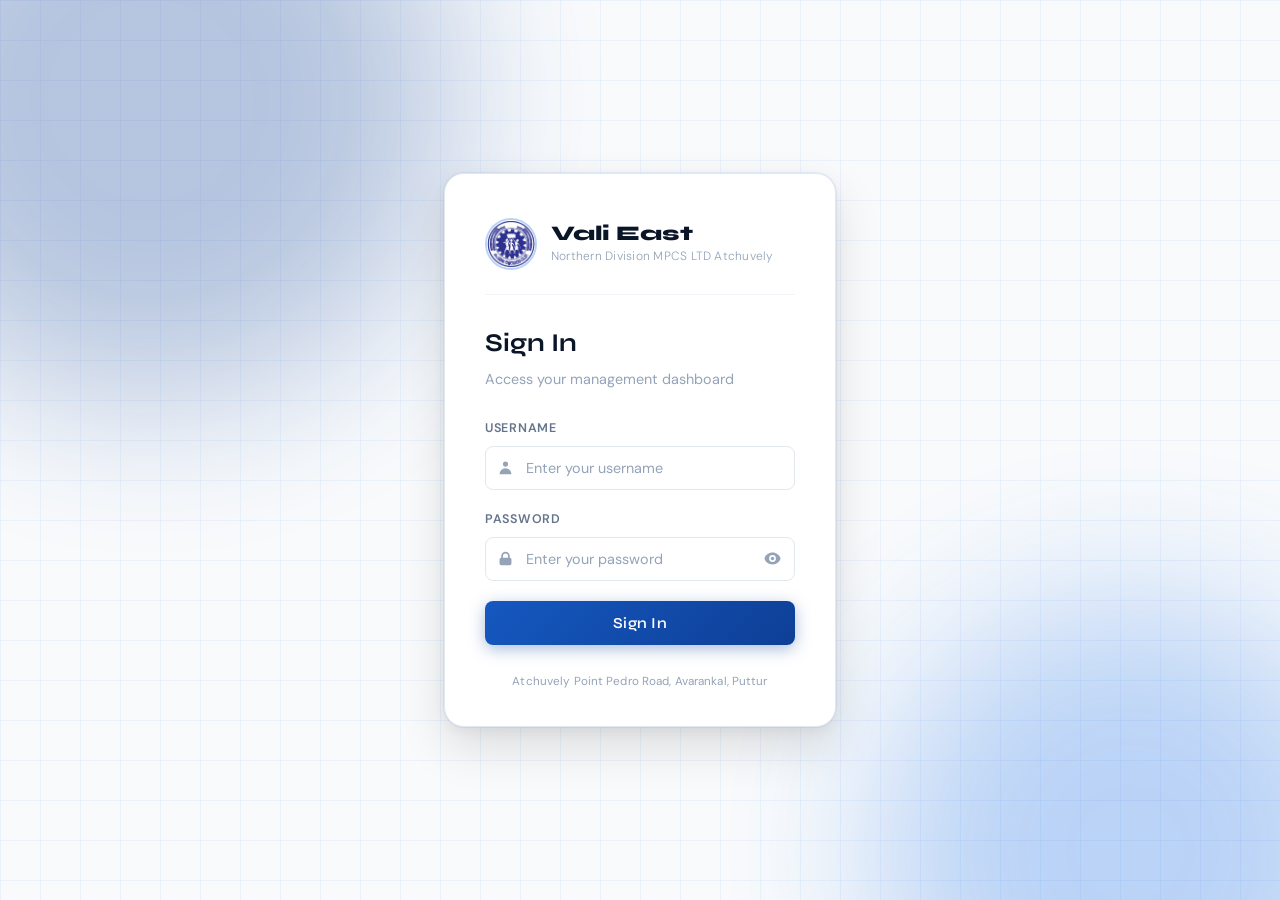
==== commit 553b6d58: "dashboard.html" ====
--- a/dashboard.html
+++ b/dashboard.html
@@ -15,7 +15,7 @@
   <aside class="sidebar" id="sidebar">
     <div class="sidebar-brand">
       <div class="brand-icon small">
-        <img src="[data-uri]" alt="Co-op Logo" />
+<img src="brand.jpg">
       </div>
       <div class="brand-text">
         <span class="brand-name">Vali East</span>
--- a/style.css
+++ b/style.css
@@ -1,6 +1,6 @@
 /* =============================================
    VALI EAST NORTHERN DIVISION MPCS LTD
-   Dashboard Stylesheet — Corporate Blue Theme
+   Dashboard Stylesheet — Corporate Light Theme
    ============================================= */
 
 :root {
@@ -46,9 +46,10 @@
   --font-display: 'Syne', sans-serif;
   --font-body: 'DM Sans', sans-serif;
 
-  --shadow-sm: 0 1px 3px rgba(0,0,0,0.07), 0 1px 2px rgba(0,0,0,0.04);
-  --shadow: 0 4px 16px rgba(0,0,0,0.09), 0 1px 4px rgba(0,0,0,0.05);
-  --shadow-lg: 0 20px 48px rgba(0,0,0,0.14), 0 4px 16px rgba(0,0,0,0.07);
+  --shadow-sm: 0 1px 3px rgba(0,0,0,0.06), 0 1px 2px rgba(0,0,0,0.04);
+  --shadow: 0 4px 16px rgba(0,0,0,0.08), 0 1px 4px rgba(0,0,0,0.04);
+  --shadow-lg: 0 20px 48px rgba(0,0,0,0.12), 0 4px 16px rgba(0,0,0,0.06);
+  --shadow-card: 0 2px 8px rgba(14,63,150,0.06), 0 1px 3px rgba(0,0,0,0.04);
 }
 
 *, *::before, *::after { box-sizing: border-box; margin: 0; padding: 0; }
@@ -85,8 +86,8 @@
   position: absolute;
   inset: 0;
   background-image:
-    linear-gradient(rgba(26, 111, 232, 0.07) 1px, transparent 1px),
-    linear-gradient(90deg, rgba(26, 111, 232, 0.07) 1px, transparent 1px);
+    linear-gradient(rgba(26, 111, 232, 0.06) 1px, transparent 1px),
+    linear-gradient(90deg, rgba(26, 111, 232, 0.06) 1px, transparent 1px);
   background-size: 40px 40px;
 }
 
@@ -94,7 +95,7 @@
   position: absolute;
   border-radius: 50%;
   filter: blur(80px);
-  opacity: 0.35;
+  opacity: 0.28;
 }
 .glow-1 {
   width: 600px; height: 600px;
@@ -120,13 +121,13 @@
   border: 1px solid var(--slate-200);
   color: var(--slate-800);
   border-radius: 20px;
-  padding: 40px;
-  box-shadow: var(--shadow-lg), 0 0 0 1px rgba(26,111,232,0.08);
-  animation: slideUp 0.5s ease;
+  padding: 44px 40px 36px;
+  box-shadow: var(--shadow-lg), 0 0 0 1px rgba(26,111,232,0.07);
+  animation: slideUp 0.45s ease;
 }
 
 @keyframes slideUp {
-  from { opacity: 0; transform: translateY(24px); }
+  from { opacity: 0; transform: translateY(20px); }
   to   { opacity: 1; transform: translateY(0); }
 }
 
@@ -142,11 +143,11 @@
   flex-shrink: 0;
   border-radius: 50%;
   overflow: hidden;
-  border: 2px solid rgba(26,111,232,0.4);
+  border: 2px solid rgba(26,111,232,0.3);
   background: white;
 }
 .brand-icon img { width: 100%; height: 100%; object-fit: cover; }
-.brand-icon.small { width: 42px; height: 42px; border-radius: 50%; overflow: hidden; border: 2px solid rgba(26,111,232,0.3); background: white; }
+.brand-icon.small { width: 42px; height: 42px; border-radius: 50%; overflow: hidden; border: 2px solid rgba(26,111,232,0.25); background: white; }
 .brand-icon.small img { width: 100%; height: 100%; object-fit: cover; }
 
 .login-brand .brand-text h1 {
@@ -165,12 +166,13 @@
 
 .login-divider {
   height: 1px;
-  background: rgba(26, 111, 232, 0.15);
+  background: var(--slate-100);
   margin-bottom: 28px;
 }
 
 .login-title {
   color: var(--slate-900);
+  font-family: var(--font-display);
   font-size: 1.6rem;
   font-weight: 700;
   margin-bottom: 4px;
@@ -188,14 +190,15 @@
 
 .form-group label {
   display: block;
-  font-size: 0.82rem;
-  font-weight: 500;
-  color: var(--slate-600);
-  letter-spacing: 0.03em;
+  font-size: 0.78rem;
+  font-weight: 600;
+  color: var(--slate-500);
+  letter-spacing: 0.06em;
   text-transform: uppercase;
-}
-
-.login-card .form-group label { color: var(--slate-600); }
+  margin-bottom: 7px;
+}
+
+.login-card .form-group label { color: var(--slate-500); }
 
 .input-wrap {
   position: relative;
@@ -206,8 +209,8 @@
 .input-icon {
   position: absolute;
   left: 12px;
-  width: 18px; height: 18px;
-  color: var(--slate-500);
+  width: 17px; height: 17px;
+  color: var(--slate-400);
   pointer-events: none;
 }
 
@@ -215,22 +218,32 @@
 input[type="password"],
 input[type="url"],
 textarea {
-  background: white;
+  width: 100%;
+  background: var(--slate-50);
   color: var(--slate-800);
   border: 1.5px solid var(--slate-200);
+  border-radius: var(--radius-sm);
+  padding: 11px 14px;
   font-family: var(--font-body);
-  font-size: 0.95rem;
-  transition: border-color 0.2s, box-shadow 0.2s;
+  font-size: 0.93rem;
+  transition: border-color 0.2s, box-shadow 0.2s, background 0.2s;
   outline: none;
+}
+
+.login-card input[type="text"],
+.login-card input[type="password"] {
+  background: white;
+  border-color: var(--slate-200);
 }
 
 .input-wrap input { padding-left: 40px; }
 .input-wrap input[type="password"] { padding-right: 44px; }
-input::placeholder, textarea::placeholder { color: var(--slate-500); }
+input::placeholder, textarea::placeholder { color: var(--slate-400); font-size: 0.9rem; }
 
 input:focus, textarea:focus {
-  border-color: var(--corp-500);
-  box-shadow: 0 0 0 3px rgba(26, 111, 232, 0.18);
+  border-color: var(--corp-400);
+  box-shadow: 0 0 0 3px rgba(26, 111, 232, 0.12);
+  background: white;
 }
 
 .toggle-password {
@@ -239,15 +252,15 @@
   background: none;
   border: none;
   cursor: pointer;
-  color: var(--slate-500);
+  color: var(--slate-400);
   padding: 4px;
   display: flex;
   align-items: center;
   justify-content: center;
   transition: color 0.2s;
 }
-.toggle-password:hover { color: var(--slate-300); }
-.toggle-password svg { width: 18px; height: 18px; }
+.toggle-password:hover { color: var(--slate-600); }
+.toggle-password svg { width: 17px; height: 17px; }
 
 .btn-login {
   width: 100%;
@@ -257,27 +270,29 @@
   border: none;
   border-radius: var(--radius-sm);
   font-family: var(--font-display);
-  font-size: 1rem;
+  font-size: 0.95rem;
   font-weight: 600;
   cursor: pointer;
-  transition: opacity 0.2s, transform 0.15s;
+  transition: opacity 0.2s, transform 0.15s, box-shadow 0.2s;
   display: flex;
   align-items: center;
   justify-content: center;
   gap: 8px;
   margin-top: 8px;
-  box-shadow: 0 4px 14px rgba(14,63,150,0.4);
-}
-.btn-login:hover { opacity: 0.92; transform: translateY(-1px); }
+  box-shadow: 0 4px 16px rgba(14,63,150,0.35);
+  letter-spacing: 0.02em;
+}
+.btn-login:hover { opacity: 0.93; transform: translateY(-1px); box-shadow: 0 6px 20px rgba(14,63,150,0.4); }
 .btn-login:active { transform: translateY(0); }
-.btn-login:disabled { opacity: 0.6; cursor: not-allowed; }
+.btn-login:disabled { opacity: 0.6; cursor: not-allowed; transform: none; }
 
 .login-footer {
   margin-top: 28px;
-  font-size: 0.75rem;
-  color: var(--slate-600);
+  font-size: 0.73rem;
+  color: var(--slate-400);
   text-align: center;
   line-height: 1.5;
+  letter-spacing: 0.01em;
 }
 
 /* ── BUTTONS ──────────────────────────────────── */
@@ -286,17 +301,18 @@
   display: inline-flex;
   align-items: center;
   gap: 7px;
-  padding: 10px 20px;
+  padding: 10px 22px;
   background: linear-gradient(135deg, var(--corp-600), var(--corp-700));
   color: white;
   border: none;
   border-radius: var(--radius-sm);
   font-family: var(--font-body);
-  font-size: 0.9rem;
+  font-size: 0.88rem;
   font-weight: 500;
   cursor: pointer;
   transition: opacity 0.2s, transform 0.15s;
-  box-shadow: 0 2px 8px rgba(14,63,150,0.25);
+  box-shadow: 0 2px 8px rgba(14,63,150,0.22);
+  letter-spacing: 0.01em;
 }
 .btn-primary svg { width: 16px; height: 16px; }
 .btn-primary:hover { opacity: 0.9; transform: translateY(-1px); }
@@ -308,16 +324,16 @@
   gap: 7px;
   padding: 10px 20px;
   background: white;
-  color: var(--slate-700);
+  color: var(--slate-600);
   border: 1.5px solid var(--slate-200);
   border-radius: var(--radius-sm);
   font-family: var(--font-body);
-  font-size: 0.9rem;
+  font-size: 0.88rem;
   font-weight: 500;
   cursor: pointer;
-  transition: background 0.2s, border-color 0.2s;
-}
-.btn-secondary:hover { background: var(--slate-50); border-color: var(--slate-300); }
+  transition: background 0.2s, border-color 0.2s, color 0.2s;
+}
+.btn-secondary:hover { background: var(--slate-50); border-color: var(--slate-300); color: var(--slate-700); }
 
 .btn-danger {
   display: inline-flex;
@@ -329,7 +345,7 @@
   border: none;
   border-radius: var(--radius-sm);
   font-family: var(--font-body);
-  font-size: 0.9rem;
+  font-size: 0.88rem;
   font-weight: 500;
   cursor: pointer;
   transition: opacity 0.2s, transform 0.15s;
@@ -362,36 +378,24 @@
   gap: 10px;
   padding: 12px 16px;
   border-radius: var(--radius-sm);
-  font-size: 0.88rem;
+  font-size: 0.87rem;
   font-weight: 500;
   margin-bottom: 20px;
 }
 
 .error-banner {
   background: var(--red-100);
-  border: 1px solid rgba(220, 38, 38, 0.25);
+  border: 1px solid rgba(220, 38, 38, 0.2);
   color: var(--red-600);
 }
 .error-banner svg { width: 18px; height: 18px; flex-shrink: 0; }
 
 .success-banner {
   background: var(--green-100);
-  border: 1px solid rgba(34, 197, 94, 0.25);
+  border: 1px solid rgba(34, 197, 94, 0.22);
   color: var(--green-700);
 }
 .success-banner svg { width: 18px; height: 18px; flex-shrink: 0; }
-
-/* Dashboard error/success banners use light styles */
-.form-card .error-banner {
-  background: var(--red-100);
-  border-color: #fca5a5;
-  color: var(--red-600);
-}
-.form-card .success-banner {
-  background: var(--green-100);
-  border-color: #86efac;
-  color: var(--green-700);
-}
 
 /* ── UTILITY ──────────────────────────────────── */
 .hidden { display: none !important; }
@@ -401,7 +405,7 @@
 .dashboard-page {
   display: flex;
   min-height: 100vh;
-  background: var(--slate-100);
+  background: #f0f4f8;
 }
 
 /* Sidebar */
@@ -414,16 +418,16 @@
   top: 0; left: 0; bottom: 0;
   z-index: 100;
   transition: transform 0.3s ease;
-  box-shadow: 4px 0 24px rgba(0,0,0,0.06);
-  border-right: 1px solid var(--slate-200);
+  box-shadow: 2px 0 16px rgba(14,63,150,0.06);
+  border-right: 1px solid var(--slate-100);
 }
 
 .sidebar-brand {
   display: flex;
   align-items: center;
   gap: 12px;
-  padding: 20px;
-  border-bottom: 1px solid var(--slate-200);
+  padding: 22px 20px;
+  border-bottom: 1px solid var(--slate-100);
 }
 
 .sidebar-brand .brand-text {
@@ -438,10 +442,11 @@
   line-height: 1.2;
 }
 .brand-sub {
-  font-size: 0.68rem;
-  color: var(--slate-500);
-  letter-spacing: 0.05em;
+  font-size: 0.65rem;
+  color: var(--slate-400);
+  letter-spacing: 0.07em;
   text-transform: uppercase;
+  margin-top: 1px;
 }
 
 .sidebar-nav {
@@ -449,7 +454,7 @@
   padding: 16px 12px;
   display: flex;
   flex-direction: column;
-  gap: 4px;
+  gap: 2px;
 }
 
 .nav-item {
@@ -458,22 +463,37 @@
   gap: 10px;
   padding: 10px 12px;
   border-radius: var(--radius-sm);
-  color: var(--slate-600);
+  color: var(--slate-500);
   text-decoration: none;
-  font-size: 0.9rem;
+  font-size: 0.88rem;
   font-weight: 500;
   transition: background 0.15s, color 0.15s;
-}
-.nav-item svg { width: 18px; height: 18px; flex-shrink: 0; }
+  position: relative;
+}
+.nav-item svg { width: 17px; height: 17px; flex-shrink: 0; }
 .nav-item:hover { background: var(--corp-50); color: var(--corp-700); }
-.nav-item.active { background: var(--corp-50); color: var(--corp-600); font-weight: 600; }
+.nav-item.active {
+  background: var(--corp-50);
+  color: var(--corp-600);
+  font-weight: 600;
+}
+.nav-item.active::before {
+  content: '';
+  position: absolute;
+  left: 0; top: 50%;
+  transform: translateY(-50%);
+  width: 3px; height: 20px;
+  background: var(--corp-600);
+  border-radius: 0 3px 3px 0;
+}
 
 .sidebar-footer {
-  padding: 16px 12px;
-  border-top: 1px solid var(--slate-200);
+  padding: 14px 12px;
+  border-top: 1px solid var(--slate-100);
   display: flex;
   align-items: center;
   gap: 8px;
+  background: var(--slate-50);
 }
 
 .user-chip {
@@ -486,7 +506,7 @@
 
 .user-avatar {
   width: 34px; height: 34px;
-  border-radius: 50%;
+  border-radius: 8px;
   background: linear-gradient(135deg, var(--corp-600), var(--corp-800));
   color: white;
   font-family: var(--font-display);
@@ -505,7 +525,7 @@
   min-width: 0;
 }
 .user-name {
-  font-size: 0.85rem;
+  font-size: 0.84rem;
   font-weight: 600;
   color: var(--slate-800);
   white-space: nowrap;
@@ -513,15 +533,16 @@
   text-overflow: ellipsis;
 }
 .user-role {
-  font-size: 0.72rem;
-  color: var(--slate-500);
+  font-size: 0.7rem;
+  color: var(--slate-400);
+  letter-spacing: 0.02em;
 }
 
 .btn-logout {
   background: none;
   border: none;
   cursor: pointer;
-  color: var(--slate-500);
+  color: var(--slate-400);
   padding: 6px;
   border-radius: var(--radius-sm);
   display: flex;
@@ -530,8 +551,8 @@
   transition: color 0.2s, background 0.2s;
   flex-shrink: 0;
 }
-.btn-logout svg { width: 18px; height: 18px; }
-.btn-logout:hover { color: #f87171; background: rgba(248, 113, 113, 0.1); }
+.btn-logout svg { width: 17px; height: 17px; }
+.btn-logout:hover { color: #f87171; background: rgba(248, 113, 113, 0.08); }
 
 /* Mobile topbar */
 .mobile-topbar {
@@ -544,7 +565,8 @@
   align-items: center;
   justify-content: space-between;
   padding: 0 16px;
-  border-bottom: 1px solid var(--slate-200);
+  border-bottom: 1px solid var(--slate-100);
+  box-shadow: 0 2px 8px rgba(0,0,0,0.04);
 }
 .mobile-title {
   font-family: var(--font-display);
@@ -571,7 +593,7 @@
 .sidebar-overlay {
   display: none;
   position: fixed; inset: 0;
-  background: rgba(0,0,0,0.5);
+  background: rgba(0,0,0,0.45);
   z-index: 95;
 }
 
@@ -579,7 +601,7 @@
 .main-content {
   margin-left: var(--sidebar-width);
   flex: 1;
-  padding: 36px;
+  padding: 40px 36px;
   max-width: calc(100vw - var(--sidebar-width));
 }
 
@@ -587,7 +609,7 @@
 .view.active { display: block; animation: fadeIn 0.25s ease; }
 
 @keyframes fadeIn {
-  from { opacity: 0; transform: translateY(8px); }
+  from { opacity: 0; transform: translateY(6px); }
   to   { opacity: 1; transform: translateY(0); }
 }
 
@@ -600,26 +622,37 @@
   gap: 16px;
   margin-bottom: 32px;
   flex-wrap: wrap;
+  padding-bottom: 24px;
+  border-bottom: 1px solid var(--slate-200);
+}
+
+.page-breadcrumb {
+  font-size: 0.75rem;
+  color: var(--slate-400);
+  letter-spacing: 0.03em;
+  margin-bottom: 6px;
+  font-weight: 400;
 }
 
 .page-title {
   font-family: var(--font-display);
-  font-size: 2rem;
+  font-size: 1.85rem;
   font-weight: 800;
   color: var(--slate-900);
-  line-height: 1.1;
+  line-height: 1.15;
+  letter-spacing: -0.02em;
 }
 .page-subtitle {
-  font-size: 0.9rem;
-  color: var(--slate-500);
-  margin-top: 4px;
+  font-size: 0.87rem;
+  color: var(--slate-400);
+  margin-top: 5px;
 }
 
 /* ── STATS ───────────────────────────────────── */
 
 .stats-row {
   display: grid;
-  grid-template-columns: repeat(auto-fill, minmax(200px, 1fr));
+  grid-template-columns: repeat(auto-fill, minmax(190px, 1fr));
   gap: 16px;
   margin-bottom: 28px;
 }
@@ -627,13 +660,18 @@
 .stat-card {
   background: white;
   border-radius: var(--radius);
-  padding: 20px;
+  padding: 20px 22px;
   display: flex;
   align-items: center;
   gap: 16px;
-  box-shadow: var(--shadow-sm);
-  border: 1px solid var(--slate-200);
-  border-top: 3px solid var(--corp-600);
+  box-shadow: var(--shadow-card);
+  border: 1px solid var(--slate-100);
+  border-left: 3px solid var(--corp-500);
+  transition: box-shadow 0.2s, transform 0.2s;
+}
+.stat-card:hover {
+  box-shadow: var(--shadow);
+  transform: translateY(-1px);
 }
 
 .stat-icon {
@@ -644,24 +682,24 @@
   justify-content: center;
   flex-shrink: 0;
 }
-.stat-icon svg { width: 22px; height: 22px; }
+.stat-icon svg { width: 20px; height: 20px; }
 .stat-icon.blue { background: var(--corp-50); color: var(--corp-600); }
 .stat-icon.green { background: var(--green-100); color: var(--green-600); }
 .stat-icon.corp { background: var(--corp-100); color: var(--corp-700); }
 
 .stat-label {
-  font-size: 0.78rem;
-  color: var(--slate-500);
+  font-size: 0.72rem;
+  color: var(--slate-400);
   text-transform: uppercase;
-  letter-spacing: 0.05em;
-  font-weight: 500;
-  margin-bottom: 2px;
+  letter-spacing: 0.07em;
+  font-weight: 600;
+  margin-bottom: 3px;
 }
 .stat-value {
   font-family: var(--font-display);
-  font-size: 1.6rem;
+  font-size: 1.65rem;
   font-weight: 700;
-  color: var(--slate-800);
+  color: var(--slate-900);
   line-height: 1;
 }
 
@@ -671,31 +709,31 @@
 
 .search-bar {
   position: relative;
-  max-width: 400px;
+  max-width: 380px;
 }
 .search-bar svg {
   position: absolute;
   left: 12px; top: 50%;
   transform: translateY(-50%);
-  width: 18px; height: 18px;
+  width: 17px; height: 17px;
   color: var(--slate-400);
   pointer-events: none;
 }
 .search-bar input {
   width: 100%;
-  padding: 11px 14px 11px 40px;
+  padding: 10px 14px 10px 40px;
   border: 1.5px solid var(--slate-200);
   border-radius: var(--radius-sm);
   background: white;
   color: var(--slate-800);
   font-family: var(--font-body);
-  font-size: 0.9rem;
+  font-size: 0.88rem;
   outline: none;
   transition: border-color 0.2s, box-shadow 0.2s;
 }
 .search-bar input::placeholder { color: var(--slate-400); }
 .search-bar input:focus {
-  border-color: var(--corp-500);
+  border-color: var(--corp-400);
   box-shadow: 0 0 0 3px rgba(26,111,232,0.1);
 }
 
@@ -706,12 +744,12 @@
   padding: 72px 24px;
   color: var(--slate-500);
 }
-.loading-state p, .empty-state p { margin-top: 8px; font-size: 0.9rem; }
-.empty-state svg { width: 64px; height: 64px; margin: 0 auto 16px; color: var(--slate-300); }
-.empty-state h3 { font-family: var(--font-display); font-size: 1.2rem; font-weight: 700; color: var(--slate-700); margin-bottom: 6px; }
+.loading-state p, .empty-state p { margin-top: 8px; font-size: 0.9rem; color: var(--slate-400); }
+.empty-state svg { width: 60px; height: 60px; margin: 0 auto 16px; color: var(--slate-300); }
+.empty-state h3 { font-family: var(--font-display); font-size: 1.15rem; font-weight: 700; color: var(--slate-600); margin-bottom: 6px; }
 .empty-state .btn-primary { margin-top: 20px; }
 
-/* ── PROJECTS GRID ───────────────────────────── */
+/* ── MODULES GRID ────────────────────────────── */
 
 .projects-grid {
   display: grid;
@@ -719,60 +757,69 @@
   gap: 20px;
 }
 
+/* Module Card */
 .project-card {
   background: white;
   border-radius: var(--radius);
-  border: 1.5px solid var(--slate-200);
+  border: 1px solid var(--slate-150, #eaf0f6);
   overflow: hidden;
-  box-shadow: var(--shadow-sm);
+  box-shadow: var(--shadow-card);
   transition: box-shadow 0.2s, border-color 0.2s, transform 0.2s;
   animation: fadeIn 0.3s ease;
+  display: flex;
+  flex-direction: column;
 }
 
 .project-card:hover {
-  box-shadow: var(--shadow);
+  box-shadow: 0 8px 28px rgba(14,63,150,0.1), 0 2px 8px rgba(0,0,0,0.04);
   border-color: var(--corp-200);
-  transform: translateY(-2px);
-}
-
+  transform: translateY(-3px);
+}
+
+/* Top accent stripe — refined */
 .project-card-top {
-  height: 5px;
-  background: linear-gradient(90deg, var(--corp-700), var(--corp-500));
+  height: 3px;
+  background: linear-gradient(90deg, var(--corp-700), var(--corp-400));
+  flex-shrink: 0;
 }
 
 .project-card-body {
-  padding: 20px 22px 16px;
-}
-
+  padding: 22px 22px 14px;
+  flex: 1;
+}
+
+/* Sequence badge — clean and minimal */
 .project-index {
-  display: inline-block;
-  font-size: 0.7rem;
-  font-weight: 600;
+  display: inline-flex;
+  align-items: center;
+  justify-content: center;
+  width: 28px; height: 28px;
+  background: var(--corp-50);
   color: var(--corp-700);
-  background: var(--corp-50);
-  padding: 2px 8px;
-  border-radius: 100px;
-  margin-bottom: 10px;
-  letter-spacing: 0.04em;
-  text-transform: uppercase;
   border: 1px solid var(--corp-100);
+  border-radius: 7px;
+  font-family: var(--font-display);
+  font-size: 0.78rem;
+  font-weight: 700;
+  margin-bottom: 12px;
+  flex-shrink: 0;
 }
 
 .project-name {
   font-family: var(--font-display);
   font-size: 1.05rem;
   font-weight: 700;
-  color: var(--slate-800);
+  color: var(--slate-900);
   margin-bottom: 8px;
   line-height: 1.3;
+  letter-spacing: -0.01em;
 }
 
 .project-desc {
-  font-size: 0.85rem;
+  font-size: 0.84rem;
   color: var(--slate-500);
-  line-height: 1.6;
-  margin-bottom: 18px;
-  min-height: 40px;
+  line-height: 1.65;
+  margin-bottom: 0;
   display: -webkit-box;
   -webkit-line-clamp: 2;
   -webkit-box-orient: vertical;
@@ -780,11 +827,13 @@
 }
 
 .project-card-footer {
-  padding: 0 22px 18px;
+  padding: 14px 22px 18px;
   display: flex;
   align-items: center;
   justify-content: flex-start;
   gap: 12px;
+  border-top: 1px solid var(--slate-100);
+  margin-top: 14px;
 }
 
 .btn-open {
@@ -795,29 +844,30 @@
   background: linear-gradient(135deg, var(--corp-600), var(--corp-700));
   color: white;
   border-radius: var(--radius-sm);
-  font-size: 0.85rem;
+  font-size: 0.84rem;
   font-weight: 500;
   text-decoration: none;
-  transition: opacity 0.15s, transform 0.15s;
-  box-shadow: 0 2px 6px rgba(14,63,150,0.2);
-}
-.btn-open svg { width: 14px; height: 14px; }
-.btn-open:hover { opacity: 0.9; transform: translateY(-1px); }
+  transition: opacity 0.15s, transform 0.15s, box-shadow 0.15s;
+  box-shadow: 0 2px 8px rgba(14,63,150,0.2);
+  letter-spacing: 0.01em;
+}
+.btn-open svg { width: 13px; height: 13px; }
+.btn-open:hover { opacity: 0.92; transform: translateY(-1px); box-shadow: 0 4px 12px rgba(14,63,150,0.3); }
 
 /* ── FORM CARD ───────────────────────────────── */
 
 .form-card {
   background: white;
   border-radius: var(--radius);
-  border: 1.5px solid var(--slate-200);
+  border: 1px solid var(--slate-200);
   padding: 32px;
   max-width: 640px;
   box-shadow: var(--shadow-sm);
 }
 
 .form-card .form-group label {
-  color: var(--slate-700);
-  font-size: 0.85rem;
+  color: var(--slate-600);
+  font-size: 0.82rem;
 }
 
 .form-card input,
@@ -828,7 +878,7 @@
 }
 .form-card .input-wrap input { padding-left: 40px; }
 .form-card input:focus,
-.form-card textarea:focus { border-color: var(--corp-500); }
+.form-card textarea:focus { border-color: var(--corp-400); }
 
 .form-card textarea {
   resize: vertical;
@@ -839,9 +889,9 @@
 
 .form-actions {
   display: flex;
-  gap: 12px;
+  gap: 10px;
   justify-content: flex-end;
-  margin-top: 8px;
+  margin-top: 10px;
 }
 
 /* ── SETTINGS ────────────────────────────────── */
@@ -850,23 +900,28 @@
   display: grid;
   grid-template-columns: repeat(auto-fill, minmax(480px, 1fr));
   gap: 24px;
-  max-width: 1000px;
+  max-width: 1040px;
 }
 
 .settings-section {
   background: white;
   border-radius: var(--radius);
-  border: 1.5px solid var(--slate-200);
+  border: 1px solid var(--slate-100);
+  box-shadow: var(--shadow-card);
+  overflow: hidden;
+  transition: box-shadow 0.2s;
+}
+.settings-section:hover {
   box-shadow: var(--shadow-sm);
-  overflow: hidden;
 }
 
 .settings-section-header {
-  padding: 20px 28px 16px;
+  padding: 22px 28px 18px;
   border-bottom: 1px solid var(--slate-100);
   display: flex;
   align-items: center;
-  gap: 12px;
+  gap: 14px;
+  background: var(--slate-50);
 }
 
 .settings-section-icon {
@@ -876,28 +931,30 @@
   color: var(--corp-600);
   display: flex; align-items: center; justify-content: center;
   flex-shrink: 0;
-}
-.settings-section-icon svg { width: 20px; height: 20px; }
+  border: 1px solid var(--corp-100);
+}
+.settings-section-icon svg { width: 18px; height: 18px; }
 
 .settings-section-title {
   font-family: var(--font-display);
-  font-size: 1rem;
+  font-size: 0.98rem;
   font-weight: 700;
   color: var(--slate-800);
+  letter-spacing: -0.01em;
 }
 .settings-section-subtitle {
-  font-size: 0.8rem;
-  color: var(--slate-500);
-  margin-top: 1px;
+  font-size: 0.78rem;
+  color: var(--slate-400);
+  margin-top: 2px;
 }
 
 .settings-section-body {
-  padding: 24px 28px;
+  padding: 26px 28px;
 }
 
 .settings-section-body .form-group label {
-  color: var(--slate-700);
-  font-size: 0.82rem;
+  color: var(--slate-600);
+  font-size: 0.78rem;
 }
 
 .settings-section-body input[type="text"],
@@ -909,7 +966,12 @@
   color: var(--slate-800);
 }
 .settings-section-body .input-wrap input { padding-left: 40px; }
-.settings-section-body input:focus { border-color: var(--corp-500); }
+.settings-section-body input:focus { border-color: var(--corp-400); }
+
+.settings-section-body textarea {
+  resize: vertical;
+  min-height: 80px;
+}
 
 .divider-line {
   height: 1px;
@@ -941,7 +1003,7 @@
   .page-title { font-size: 1.5rem; }
   .stats-row { grid-template-columns: 1fr 1fr; }
   .projects-grid { grid-template-columns: 1fr; }
-  .page-header { flex-direction: column; }
+  .page-header { flex-direction: column; border-bottom: 1px solid var(--slate-200); }
   .form-card { padding: 20px; }
   .settings-grid { grid-template-columns: 1fr; }
   .settings-section-body { padding: 20px; }
